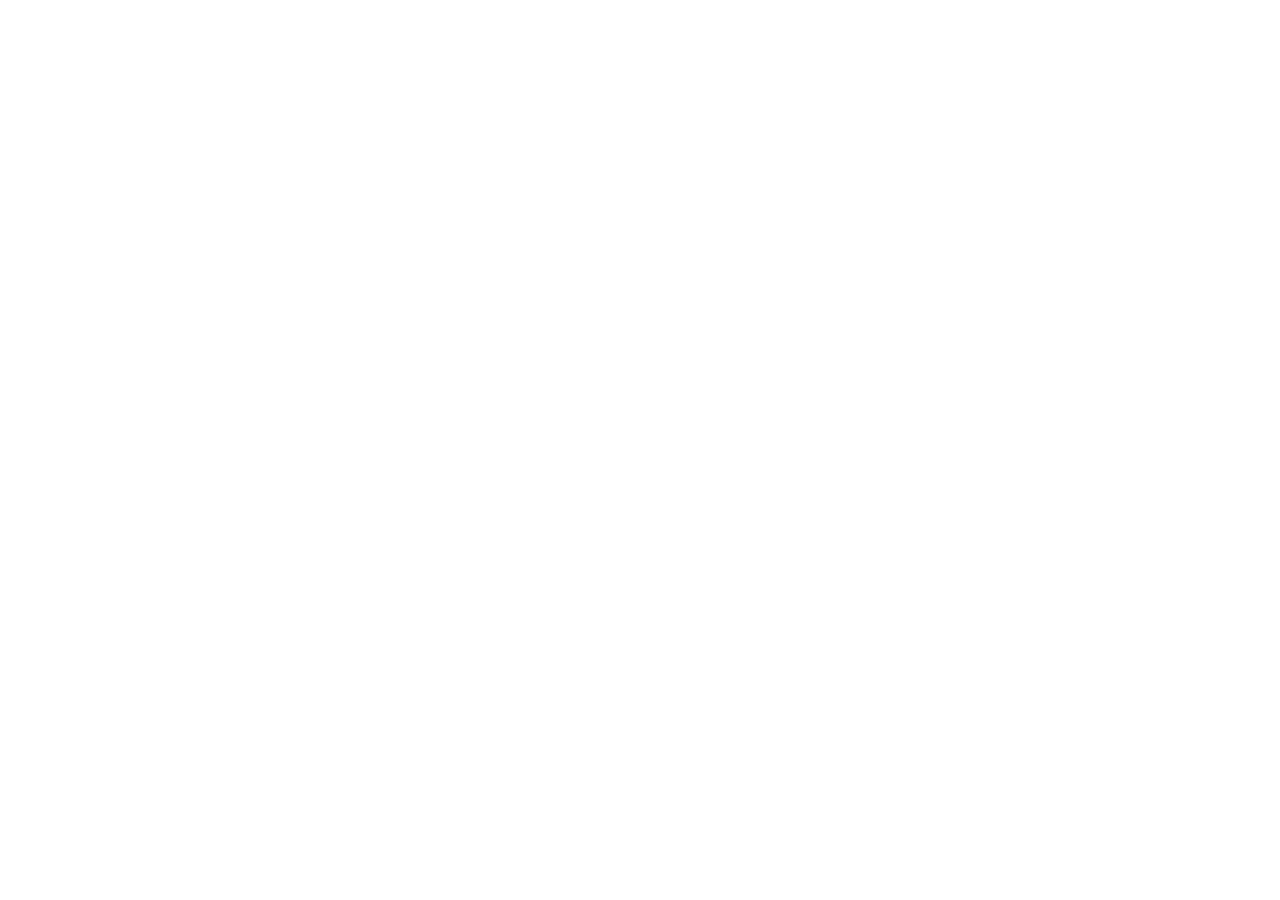
==== index.html @ b1b8d64c "feat: initialize VG Currículos AI platform Set up the initial project structure, including React, Ta" ====
<!doctype html>
<html lang="pt-BR">
  <head>
    <meta charset="UTF-8" />
    <meta name="viewport" content="width=device-width, initial-scale=1.0" />
    <title>VG Currículos AI — Gerador Profissional de Currículos</title>
    <meta name="description" content="Plataforma inteligente de criação de currículos profissionais compatíveis com sistemas ATS, cartas de apresentação e simulador de entrevistas com IA." />
    <meta property="og:title" content="VG Currículos AI — Gerador Profissional de Currículos" />
    <meta property="og:description" content="Plataforma inteligente de criação de currículos profissionais compatíveis com sistemas ATS, cartas de apresentação e simulador de entrevistas com IA." />
    <meta property="og:type" content="website" />
    <meta name="twitter:card" content="summary_large_image" />
    <link rel="preconnect" href="https://fonts.googleapis.com">
    <link rel="preconnect" href="https://fonts.gstatic.com" crossorigin>
    <link href="https://fonts.googleapis.com/css2?family=Carlito:ital,wght@0,400;0,700;1,400&family=Lato:ital,wght@0,300;0,400;0,700;1,400&family=Montserrat:ital,wght@0,400;0,500;0,600;0,700;1,400&family=Open+Sans:ital,wght@0,400;0,600;0,700;1,400&family=Plus+Jakarta+Sans:wght@400;500;600;700;800&family=Roboto:ital,wght@0,400;0,500;0,700;1,400&display=swap" rel="stylesheet">
  </head>
  <body class="bg-slate-950 text-slate-100 antialiased selection:bg-blue-500 selection:text-white min-h-screen">
    <div id="root"></div>
    <script type="module" src="/src/main.tsx"></script>
  </body>
</html>
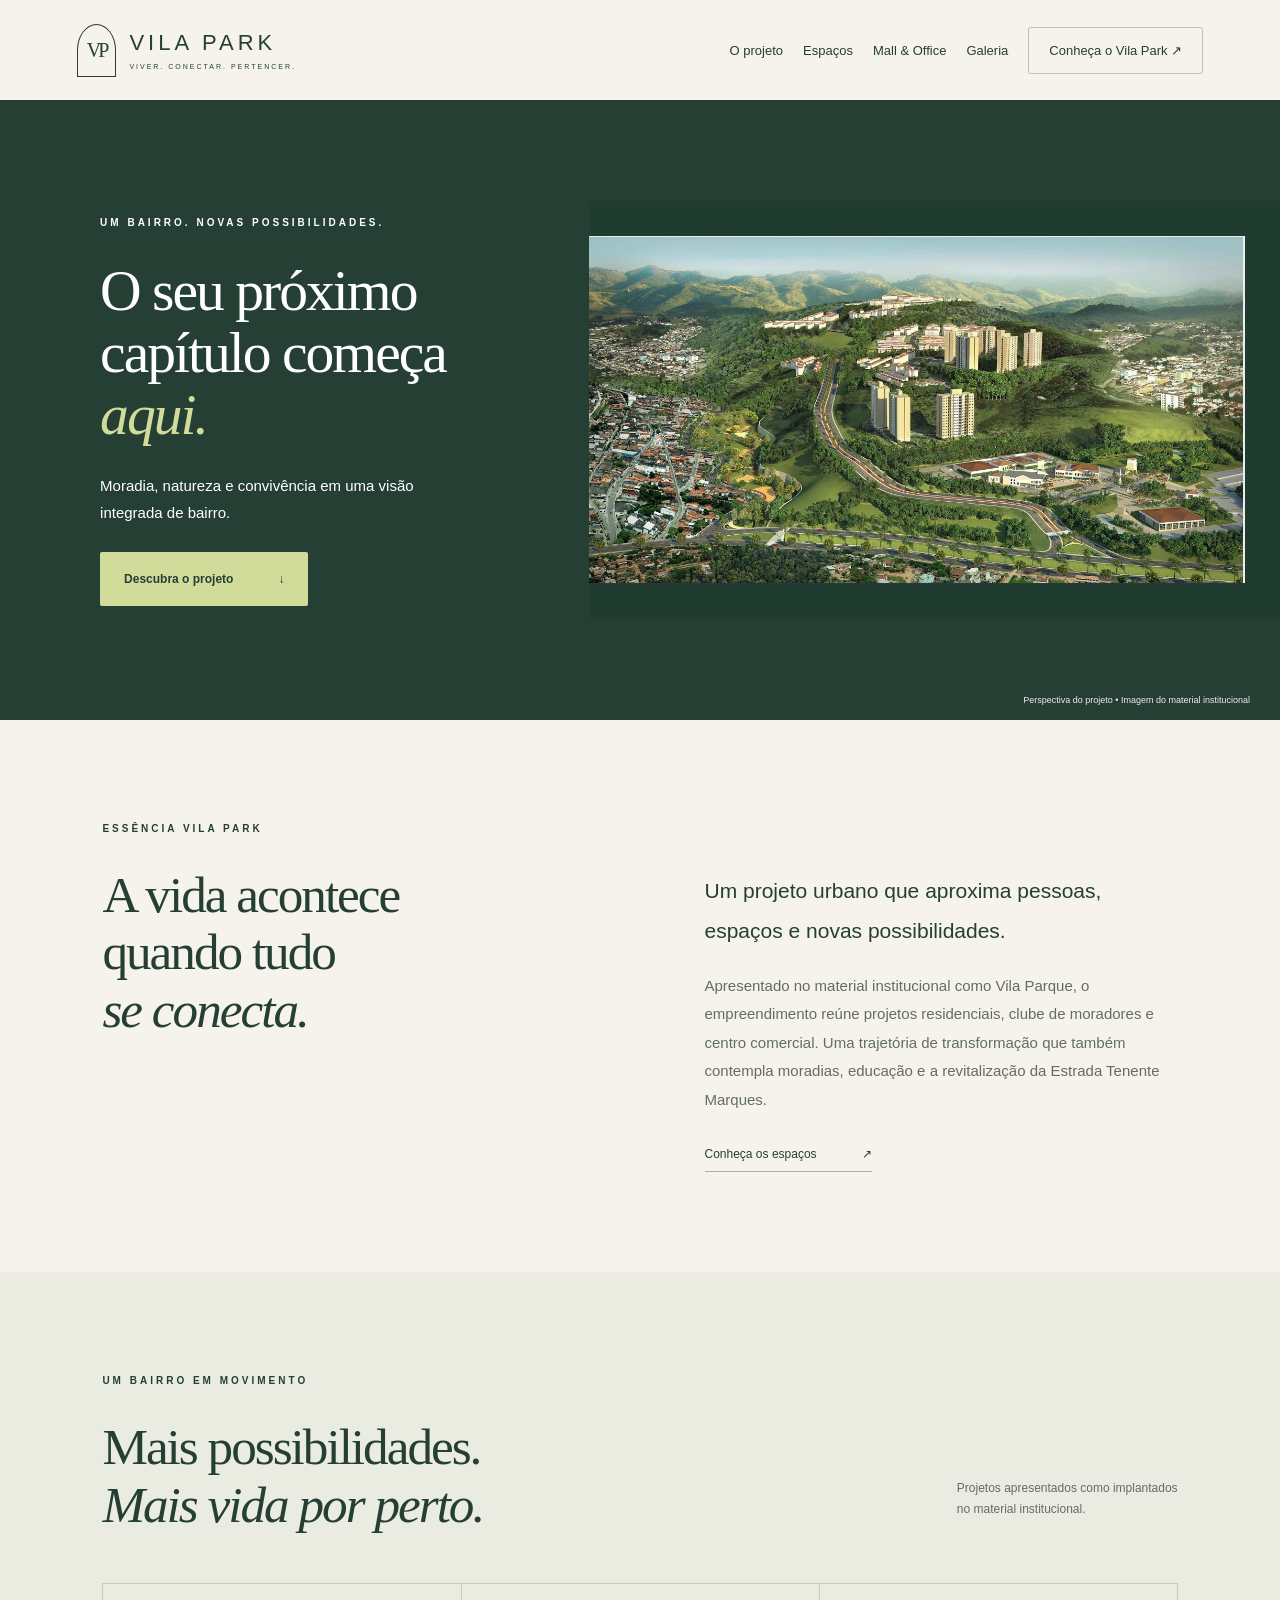
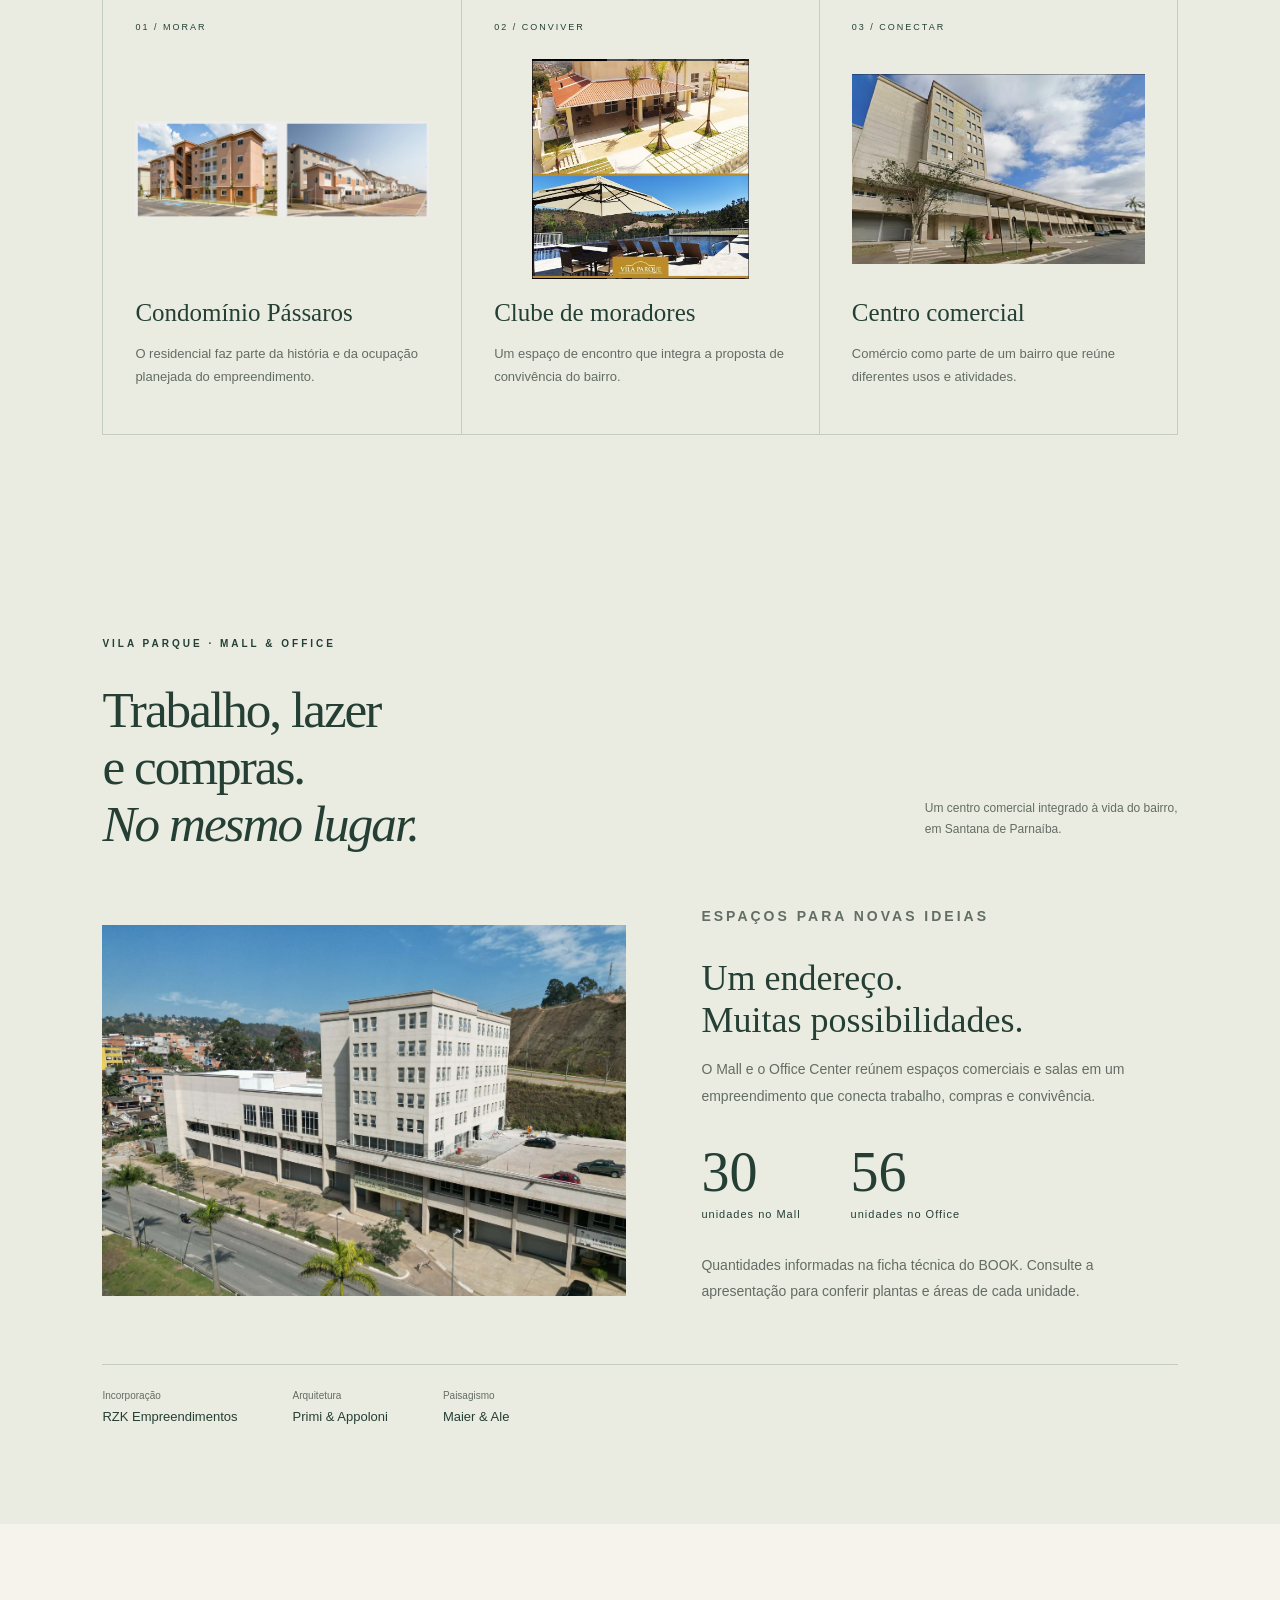
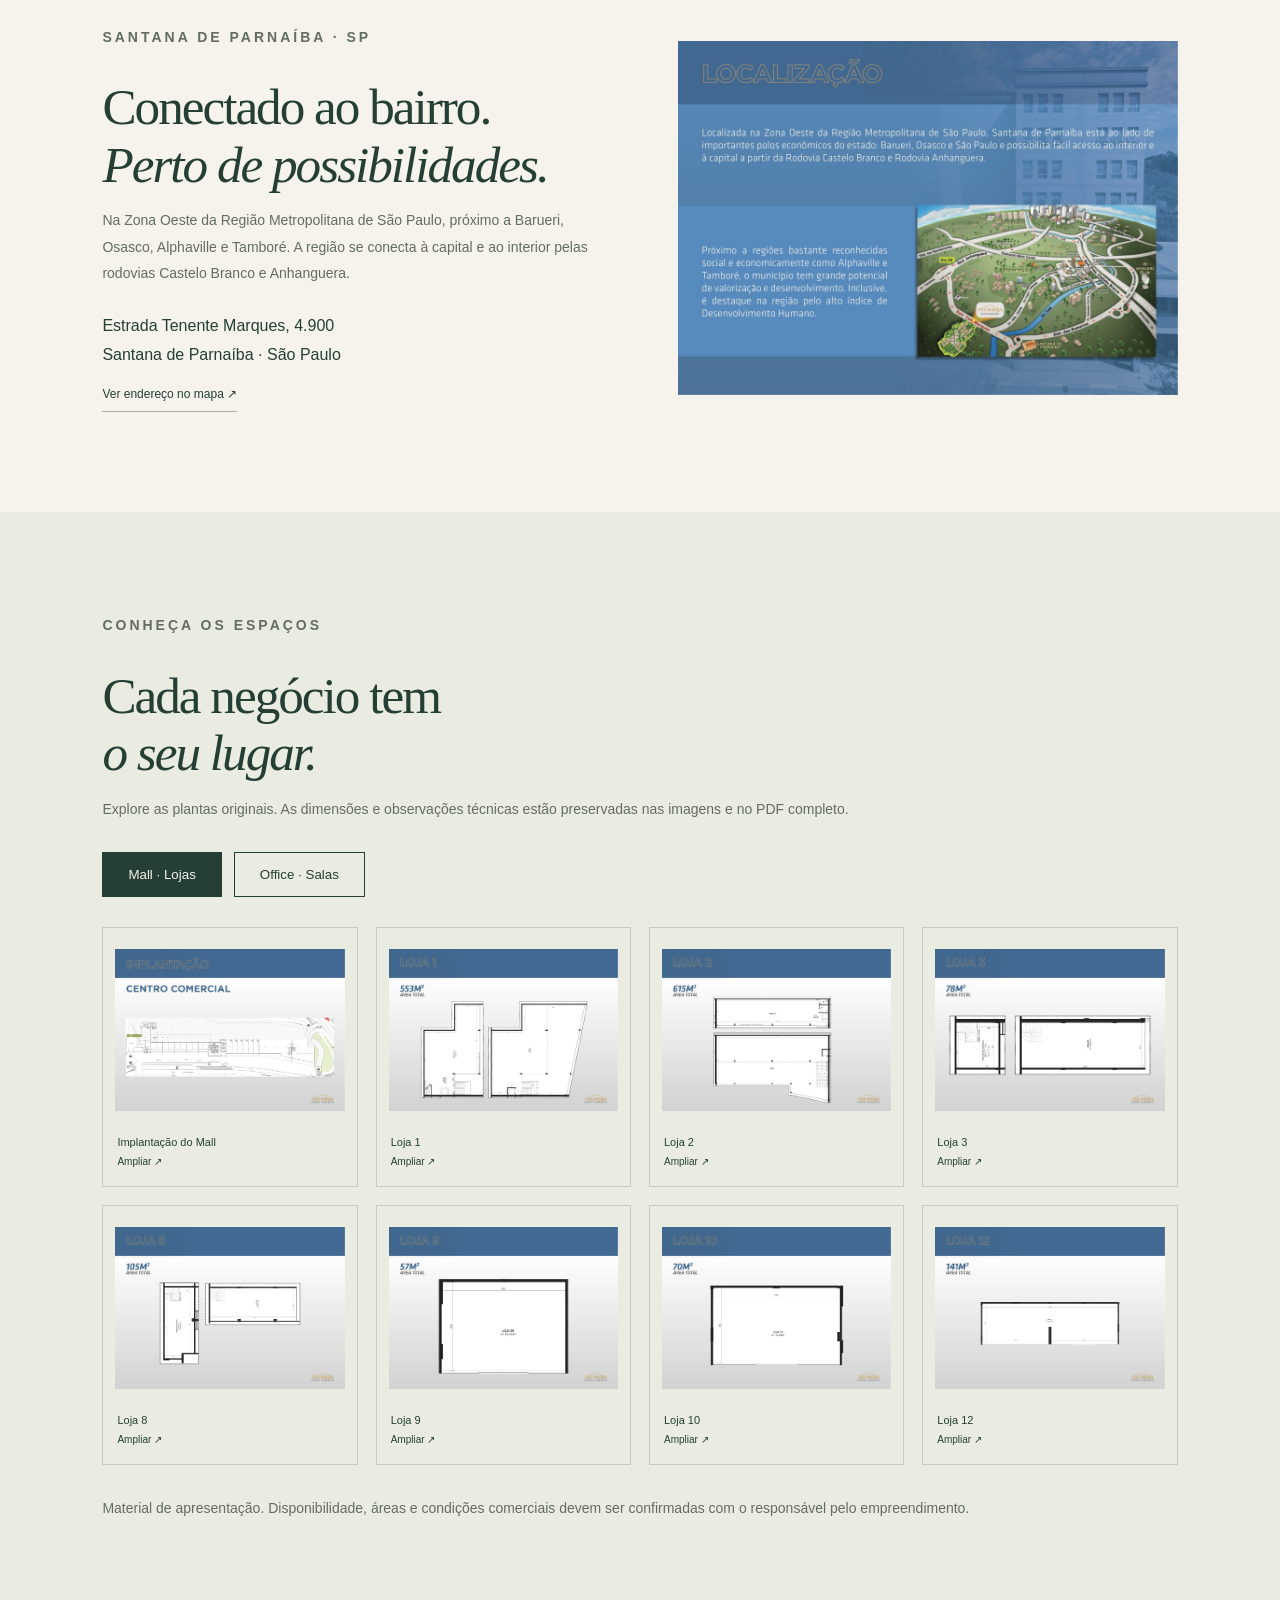
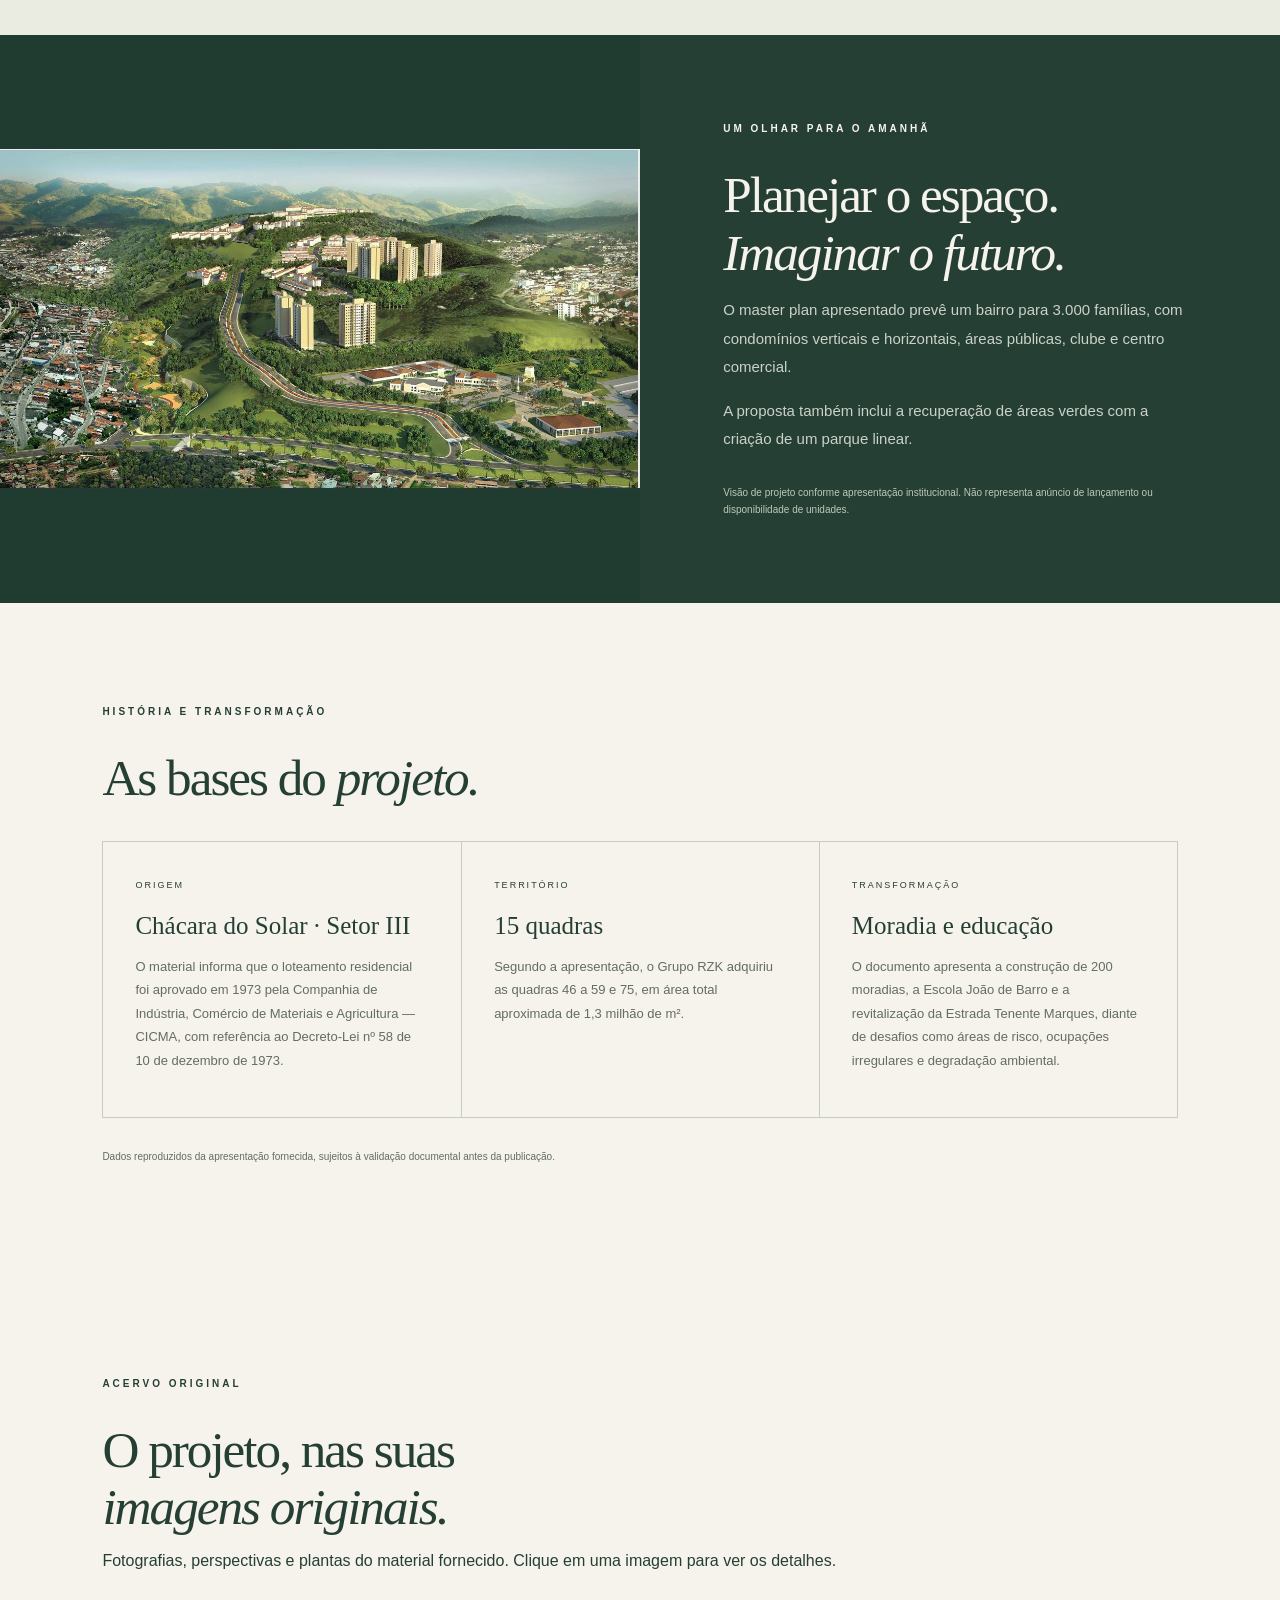
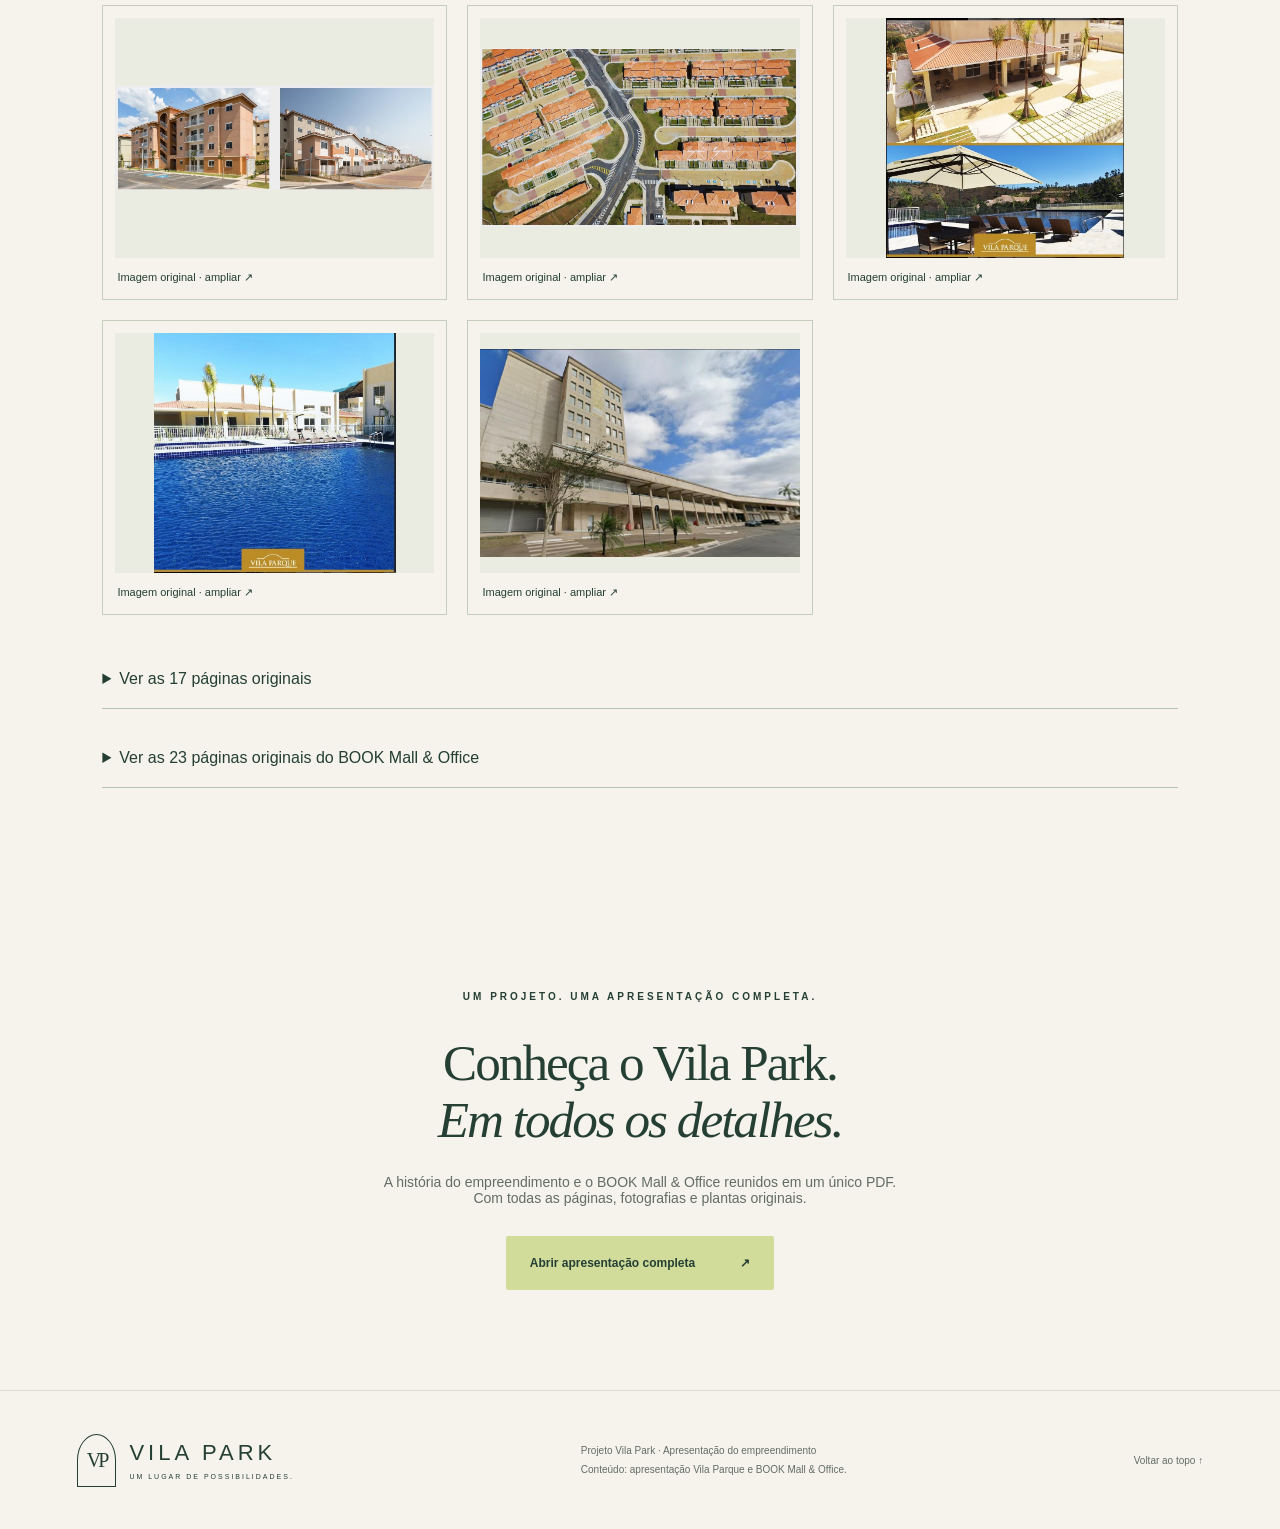
==== commit 6894eadc: "Publish Vila Park static site with unified presentation" ====
--- a/index.html
+++ b/index.html
@@ -1,21 +1,24 @@
 <!doctype html>
 <html lang="pt-BR">
-  <head>
-    <meta charset="UTF-8" />
-    <meta name="viewport" content="width=device-width, initial-scale=1.0" />
-    <title>VG Currículos AI — Gerador Profissional de Currículos</title>
-    <meta name="description" content="Plataforma inteligente de criação de currículos profissionais compatíveis com sistemas ATS, cartas de apresentação e simulador de entrevistas com IA." />
-    <meta property="og:title" content="VG Currículos AI — Gerador Profissional de Currículos" />
-    <meta property="og:description" content="Plataforma inteligente de criação de currículos profissionais compatíveis com sistemas ATS, cartas de apresentação e simulador de entrevistas com IA." />
-    <meta property="og:type" content="website" />
-    <meta name="twitter:card" content="summary_large_image" />
-    <link rel="preconnect" href="https://fonts.googleapis.com">
-    <link rel="preconnect" href="https://fonts.gstatic.com" crossorigin>
-    <link href="https://fonts.googleapis.com/css2?family=Carlito:ital,wght@0,400;0,700;1,400&family=Lato:ital,wght@0,300;0,400;0,700;1,400&family=Montserrat:ital,wght@0,400;0,500;0,600;0,700;1,400&family=Open+Sans:ital,wght@0,400;0,600;0,700;1,400&family=Plus+Jakarta+Sans:wght@400;500;600;700;800&family=Roboto:ital,wght@0,400;0,500;0,700;1,400&display=swap" rel="stylesheet">
-  </head>
-  <body class="bg-slate-950 text-slate-100 antialiased selection:bg-blue-500 selection:text-white min-h-screen">
-    <div id="root"></div>
-    <script type="module" src="/src/main.tsx"></script>
-  </body>
+<head>
+  <meta charset="UTF-8"><meta name="viewport" content="width=device-width, initial-scale=1">
+  <title>Vila Park | Um novo jeito de viver o bairro</title>
+  <meta name="description" content="Conheça o projeto Vila Parque: moradia, convivência e uma visão de transformação urbana.">
+  <link rel="stylesheet" href="styles.css">
+</head>
+<body>
+  <a class="skip" href="#conteudo">Ir para o conteúdo</a>
+  <header><a class="brand" href="#inicio" aria-label="Vila Park, início"><span class="symbol">VP</span><span>VILA PARK<small>VIVER. CONECTAR. PERTENCER.</small></span></a><button id="menu" aria-expanded="false" aria-controls="navigation">Menu ☰</button><nav id="navigation" aria-label="Principal"><a href="#conceito">O projeto</a><a href="#espacos">Espaços</a><a href="#mall-office">Mall & Office</a><a href="#imagens-originais">Galeria</a><a class="nav-cta" href="#apresentacao">Conheça o Vila Park ↗</a></nav></header>
+  <main id="conteudo">
+    <section class="hero hero-editorial" id="inicio"><img src="assets/masterplan.jpg" alt="Perspectiva do projeto Vila Parque com áreas verdes, edifícios e espaços de convivência" width="1253" height="664"><div class="hero-content"><p class="eyebrow">UM BAIRRO. NOVAS POSSIBILIDADES.</p><h1>O seu próximo<br>capítulo começa<br><em>aqui.</em></h1><p>Moradia, natureza e convivência em uma visão integrada de bairro.</p><a class="button" href="#conceito">Descubra o projeto <span>↓</span></a></div><span class="image-caption">Perspectiva do projeto • Imagem do material institucional</span></section>
+    <section id="conceito" class="intro section"><p class="eyebrow">ESSÊNCIA VILA PARK</p><div class="intro-grid"><h2>A vida acontece<br>quando tudo<br><em>se conecta.</em></h2><div><p class="lead">Um projeto urbano que aproxima pessoas, espaços e novas possibilidades.</p><p>Apresentado no material institucional como Vila Parque, o empreendimento reúne projetos residenciais, clube de moradores e centro comercial. Uma trajetória de transformação que também contempla moradias, educação e a revitalização da Estrada Tenente Marques.</p><a class="text-link" href="#espacos">Conheça os espaços <span>↗</span></a></div></div></section>
+    <section id="espacos" class="spaces section"><div class="section-heading"><div><p class="eyebrow">UM BAIRRO EM MOVIMENTO</p><h2>Mais possibilidades.<br><em>Mais vida por perto.</em></h2></div><p>Projetos apresentados como implantados<br>no material institucional.</p></div><div class="cards"><article><span class="number">01 / MORAR</span><img class="card-original" src="assets/passaros.jpeg" alt="Condomínio Pássaros — imagem original extraída do PDF" loading="lazy"><h3>Condomínio Pássaros</h3><p>O residencial faz parte da história e da ocupação planejada do empreendimento.</p></article><article><span class="number">02 / CONVIVER</span><img class="card-original" src="assets/clube.jpeg" alt="Clube de moradores — imagem original extraída do PDF" loading="lazy"><h3>Clube de moradores</h3><p>Um espaço de encontro que integra a proposta de convivência do bairro.</p></article><article><span class="number">03 / CONECTAR</span><img class="card-original" src="assets/centro-comercial.jpeg" alt="Centro Comercial — imagem original extraída do PDF" loading="lazy"><h3>Centro comercial</h3><p>Comércio como parte de um bairro que reúne diferentes usos e atividades.</p></article></div></section>
+    <section id="mall-office" class="section mall-office"><div class="section-heading"><div><p class="eyebrow">VILA PARQUE · MALL & OFFICE</p><h2>Trabalho, lazer<br>e compras.<br><em>No mesmo lugar.</em></h2></div><p>Um centro comercial integrado à vida do bairro,<br>em Santana de Parnaíba.</p></div><div class="mall-grid"><img src="assets/book/mall-fachada.jpeg" alt="Fotografia original do Mall e Office Vila Parque, extraída do BOOK" loading="lazy"><div><p class="eyebrow">ESPAÇOS PARA NOVAS IDEIAS</p><h3>Um endereço.<br>Muitas possibilidades.</h3><p>O Mall e o Office Center reúnem espaços comerciais e salas em um empreendimento que conecta trabalho, compras e convivência.</p><div class="facts"><div><strong>30</strong><span>unidades no Mall</span></div><div><strong>56</strong><span>unidades no Office</span></div></div><p class="note">Quantidades informadas na ficha técnica do BOOK. Consulte a apresentação para conferir plantas e áreas de cada unidade.</p></div></div><div class="project-credits"><span>Incorporação <strong>RZK Empreendimentos</strong></span><span>Arquitetura <strong>Primi & Appoloni</strong></span><span>Paisagismo <strong>Maier & Ale</strong></span></div></section>
+<section id="localizacao" class="section location"><div><p class="eyebrow">SANTANA DE PARNAÍBA · SP</p><h2>Conectado ao bairro.<br><em>Perto de possibilidades.</em></h2><p>Na Zona Oeste da Região Metropolitana de São Paulo, próximo a Barueri, Osasco, Alphaville e Tamboré. A região se conecta à capital e ao interior pelas rodovias Castelo Branco e Anhanguera.</p><address>Estrada Tenente Marques, 4.900<br>Santana de Parnaíba · São Paulo</address><a class="text-link" href="https://www.google.com/maps/search/?api=1&query=Estrada+Tenente+Marques+4900+Santana+de+Parnaiba+SP" target="_blank" rel="noopener">Ver endereço no mapa ↗</a></div><img src="assets/book/pagina-02.jpg" alt="Localização apresentada no BOOK original, com mapa do empreendimento" loading="lazy"></section>
+<section id="plantas" class="section plans"><p class="eyebrow">CONHEÇA OS ESPAÇOS</p><h2>Cada negócio tem<br><em>o seu lugar.</em></h2><p>Explore as plantas originais. As dimensões e observações técnicas estão preservadas nas imagens e no PDF completo.</p><div class="plan-filters" role="group" aria-label="Filtrar plantas"><button class="active" data-plan-filter="mall" aria-pressed="true">Mall · Lojas</button><button data-plan-filter="office" aria-pressed="false">Office · Salas</button></div><div class="plans-grid"><button class="photo-open plan-card" data-plan-category="mall" data-image="assets/book/pagina-06.jpg"><img src="assets/book/pagina-06.jpg" alt="Implantação do Mall — planta original do BOOK, página 6" loading="lazy"><span>Implantação do Mall <b>Ampliar ↗</b></span></button><button class="photo-open plan-card" data-plan-category="mall" data-image="assets/book/pagina-07.jpg"><img src="assets/book/pagina-07.jpg" alt="Loja 1 — planta original do BOOK, página 7" loading="lazy"><span>Loja 1 <b>Ampliar ↗</b></span></button><button class="photo-open plan-card" data-plan-category="mall" data-image="assets/book/pagina-08.jpg"><img src="assets/book/pagina-08.jpg" alt="Loja 2 — planta original do BOOK, página 8" loading="lazy"><span>Loja 2 <b>Ampliar ↗</b></span></button><button class="photo-open plan-card" data-plan-category="mall" data-image="assets/book/pagina-09.jpg"><img src="assets/book/pagina-09.jpg" alt="Loja 3 — planta original do BOOK, página 9" loading="lazy"><span>Loja 3 <b>Ampliar ↗</b></span></button><button class="photo-open plan-card" data-plan-category="mall" data-image="assets/book/pagina-10.jpg"><img src="assets/book/pagina-10.jpg" alt="Loja 8 — planta original do BOOK, página 10" loading="lazy"><span>Loja 8 <b>Ampliar ↗</b></span></button><button class="photo-open plan-card" data-plan-category="mall" data-image="assets/book/pagina-11.jpg"><img src="assets/book/pagina-11.jpg" alt="Loja 9 — planta original do BOOK, página 11" loading="lazy"><span>Loja 9 <b>Ampliar ↗</b></span></button><button class="photo-open plan-card" data-plan-category="mall" data-image="assets/book/pagina-12.jpg"><img src="assets/book/pagina-12.jpg" alt="Loja 10 — planta original do BOOK, página 12" loading="lazy"><span>Loja 10 <b>Ampliar ↗</b></span></button><button class="photo-open plan-card" data-plan-category="mall" data-image="assets/book/pagina-13.jpg"><img src="assets/book/pagina-13.jpg" alt="Loja 12 — planta original do BOOK, página 13" loading="lazy"><span>Loja 12 <b>Ampliar ↗</b></span></button><button class="photo-open plan-card" data-plan-category="office" data-image="assets/book/pagina-15.jpg" hidden><img src="assets/book/pagina-15.jpg" alt="Implantação do mezanino — planta original do BOOK, página 15" loading="lazy"><span>Implantação do mezanino <b>Ampliar ↗</b></span></button><button class="photo-open plan-card" data-plan-category="office" data-image="assets/book/pagina-16.jpg" hidden><img src="assets/book/pagina-16.jpg" alt="Implantação da torre — planta original do BOOK, página 16" loading="lazy"><span>Implantação da torre <b>Ampliar ↗</b></span></button><button class="photo-open plan-card" data-plan-category="office" data-image="assets/book/pagina-17.jpg" hidden><img src="assets/book/pagina-17.jpg" alt="Sala 1 — planta original do BOOK, página 17" loading="lazy"><span>Sala 1 <b>Ampliar ↗</b></span></button><button class="photo-open plan-card" data-plan-category="office" data-image="assets/book/pagina-18.jpg" hidden><img src="assets/book/pagina-18.jpg" alt="Sala 8 — planta original do BOOK, página 18" loading="lazy"><span>Sala 8 <b>Ampliar ↗</b></span></button><button class="photo-open plan-card" data-plan-category="office" data-image="assets/book/pagina-19.jpg" hidden><img src="assets/book/pagina-19.jpg" alt="Sala 10 — planta original do BOOK, página 19" loading="lazy"><span>Sala 10 <b>Ampliar ↗</b></span></button><button class="photo-open plan-card" data-plan-category="office" data-image="assets/book/pagina-20.jpg" hidden><img src="assets/book/pagina-20.jpg" alt="Sala 18 — planta original do BOOK, página 20" loading="lazy"><span>Sala 18 <b>Ampliar ↗</b></span></button><button class="photo-open plan-card" data-plan-category="office" data-image="assets/book/pagina-21.jpg" hidden><img src="assets/book/pagina-21.jpg" alt="Sala 19 — planta original do BOOK, página 21" loading="lazy"><span>Sala 19 <b>Ampliar ↗</b></span></button><button class="photo-open plan-card" data-plan-category="office" data-image="assets/book/pagina-22.jpg" hidden><img src="assets/book/pagina-22.jpg" alt="Sala 20 — planta original do BOOK, página 22" loading="lazy"><span>Sala 20 <b>Ampliar ↗</b></span></button></div><p class="note" style="color:#636d63">Material de apresentação. Disponibilidade, áreas e condições comerciais devem ser confirmadas com o responsável pelo empreendimento.</p></section><section id="futuro" class="future"><div class="future-image"><img src="assets/masterplan.jpg" loading="lazy" alt="Visão geral ilustrativa do master plan Vila Parque" width="1253" height="664"></div><div class="future-copy"><p class="eyebrow">UM OLHAR PARA O AMANHÃ</p><h2>Planejar o espaço.<br><em>Imaginar o futuro.</em></h2><p>O master plan apresentado prevê um bairro para 3.000 famílias, com condomínios verticais e horizontais, áreas públicas, clube e centro comercial.</p><p>A proposta também inclui a recuperação de áreas verdes com a criação de um parque linear.</p><span class="note">Visão de projeto conforme apresentação institucional. Não representa anúncio de lançamento ou disponibilidade de unidades.</span></div></section>
+    <section class="section" id="trajetoria"><p class="eyebrow">HISTÓRIA E TRANSFORMAÇÃO</p><h2>As bases do <em>projeto.</em></h2><div class="cards" style="margin-top:35px"><article><span class="number">ORIGEM</span><h3>Chácara do Solar · Setor III</h3><p>O material informa que o loteamento residencial foi aprovado em 1973 pela Companhia de Indústria, Comércio de Materiais e Agricultura — CICMA, com referência ao Decreto-Lei nº 58 de 10 de dezembro de 1973.</p></article><article><span class="number">TERRITÓRIO</span><h3>15 quadras</h3><p>Segundo a apresentação, o Grupo RZK adquiriu as quadras 46 a 59 e 75, em área total aproximada de 1,3 milhão de m².</p></article><article><span class="number">TRANSFORMAÇÃO</span><h3>Moradia e educação</h3><p>O documento apresenta a construção de 200 moradias, a Escola João de Barro e a revitalização da Estrada Tenente Marques, diante de desafios como áreas de risco, ocupações irregulares e degradação ambiental.</p></article></div><p class="note" style="color:#636d63">Dados reproduzidos da apresentação fornecida, sujeitos à validação documental antes da publicação.</p></section><section class="section" id="imagens-originais"><p class="eyebrow">ACERVO ORIGINAL</p><h2>O projeto, nas suas<br><em>imagens originais.</em></h2><p>Fotografias, perspectivas e plantas do material fornecido. Clique em uma imagem para ver os detalhes.</p><div class="photo-gallery"><button class="photo-open" data-image="assets/passaros.jpeg" aria-label="Ampliar imagem original da página 12"><img src="assets/passaros.jpeg" alt="Imagem original do empreendimento, página 12" loading="lazy"><span>Imagem original · ampliar ↗</span></button><button class="photo-open" data-image="assets/passaros-vista.jpeg" aria-label="Ampliar imagem original da página 13"><img src="assets/passaros-vista.jpeg" alt="Imagem original do empreendimento, página 13" loading="lazy"><span>Imagem original · ampliar ↗</span></button><button class="photo-open" data-image="assets/clube.jpeg" aria-label="Ampliar imagem original da página 14"><img src="assets/clube.jpeg" alt="Imagem original do empreendimento, página 14" loading="lazy"><span>Imagem original · ampliar ↗</span></button><button class="photo-open" data-image="assets/clube-vista.jpeg" aria-label="Ampliar imagem original da página 14"><img src="assets/clube-vista.jpeg" alt="Imagem original do empreendimento, página 14" loading="lazy"><span>Imagem original · ampliar ↗</span></button><button class="photo-open" data-image="assets/centro-comercial.jpeg" aria-label="Ampliar imagem original da página 15"><img src="assets/centro-comercial.jpeg" alt="Imagem original do empreendimento, página 15" loading="lazy"><span>Imagem original · ampliar ↗</span></button></div><details><summary>Ver as 17 páginas originais</summary><div class="original-gallery"><figure><img loading="lazy" src="assets/originais/pagina-01.jpg" alt="Página 1 da apresentação original Vila Parque, preservada integralmente" width="1440" height="810"><figcaption>Página 01 · Material original</figcaption></figure><figure><img loading="lazy" src="assets/originais/pagina-02.jpg" alt="Página 2 da apresentação original Vila Parque, preservada integralmente" width="1440" height="810"><figcaption>Página 02 · Material original</figcaption></figure><figure><img loading="lazy" src="assets/originais/pagina-03.jpg" alt="Página 3 da apresentação original Vila Parque, preservada integralmente" width="1440" height="810"><figcaption>Página 03 · Material original</figcaption></figure><figure><img loading="lazy" src="assets/originais/pagina-04.jpg" alt="Página 4 da apresentação original Vila Parque, preservada integralmente" width="1440" height="810"><figcaption>Página 04 · Material original</figcaption></figure><figure><img loading="lazy" src="assets/originais/pagina-05.jpg" alt="Página 5 da apresentação original Vila Parque, preservada integralmente" width="1440" height="810"><figcaption>Página 05 · Material original</figcaption></figure><figure><img loading="lazy" src="assets/originais/pagina-06.jpg" alt="Página 6 da apresentação original Vila Parque, preservada integralmente" width="1440" height="810"><figcaption>Página 06 · Material original</figcaption></figure><figure><img loading="lazy" src="assets/originais/pagina-07.jpg" alt="Página 7 da apresentação original Vila Parque, preservada integralmente" width="1440" height="810"><figcaption>Página 07 · Material original</figcaption></figure><figure><img loading="lazy" src="assets/originais/pagina-08.jpg" alt="Página 8 da apresentação original Vila Parque, preservada integralmente" width="1440" height="810"><figcaption>Página 08 · Material original</figcaption></figure><figure><img loading="lazy" src="assets/originais/pagina-09.jpg" alt="Página 9 da apresentação original Vila Parque, preservada integralmente" width="1440" height="810"><figcaption>Página 09 · Material original</figcaption></figure><figure><img loading="lazy" src="assets/originais/pagina-10.jpg" alt="Página 10 da apresentação original Vila Parque, preservada integralmente" width="1440" height="810"><figcaption>Página 10 · Material original</figcaption></figure><figure><img loading="lazy" src="assets/originais/pagina-11.jpg" alt="Página 11 da apresentação original Vila Parque, preservada integralmente" width="1440" height="810"><figcaption>Página 11 · Material original</figcaption></figure><figure><img loading="lazy" src="assets/originais/pagina-12.jpg" alt="Página 12 da apresentação original Vila Parque, preservada integralmente" width="1440" height="810"><figcaption>Página 12 · Material original</figcaption></figure><figure><img loading="lazy" src="assets/originais/pagina-13.jpg" alt="Página 13 da apresentação original Vila Parque, preservada integralmente" width="1440" height="810"><figcaption>Página 13 · Material original</figcaption></figure><figure><img loading="lazy" src="assets/originais/pagina-14.jpg" alt="Página 14 da apresentação original Vila Parque, preservada integralmente" width="1440" height="810"><figcaption>Página 14 · Material original</figcaption></figure><figure><img loading="lazy" src="assets/originais/pagina-15.jpg" alt="Página 15 da apresentação original Vila Parque, preservada integralmente" width="1440" height="810"><figcaption>Página 15 · Material original</figcaption></figure><figure><img loading="lazy" src="assets/originais/pagina-16.jpg" alt="Página 16 da apresentação original Vila Parque, preservada integralmente" width="1440" height="810"><figcaption>Página 16 · Material original</figcaption></figure><figure><img loading="lazy" src="assets/originais/pagina-17.jpg" alt="Página 17 da apresentação original Vila Parque, preservada integralmente" width="1440" height="810"><figcaption>Página 17 · Material original</figcaption></figure></div></details><details class="book-gallery"><summary>Ver as 23 páginas originais do BOOK Mall & Office</summary><div class="original-gallery"><figure><img src="assets/book/pagina-01.jpg" alt="Página 1 original do BOOK Mall e Office" loading="lazy"><figcaption>BOOK · Página 01</figcaption></figure><figure><img src="assets/book/pagina-02.jpg" alt="Página 2 original do BOOK Mall e Office" loading="lazy"><figcaption>BOOK · Página 02</figcaption></figure><figure><img src="assets/book/pagina-03.jpg" alt="Página 3 original do BOOK Mall e Office" loading="lazy"><figcaption>BOOK · Página 03</figcaption></figure><figure><img src="assets/book/pagina-04.jpg" alt="Página 4 original do BOOK Mall e Office" loading="lazy"><figcaption>BOOK · Página 04</figcaption></figure><figure><img src="assets/book/pagina-05.jpg" alt="Página 5 original do BOOK Mall e Office" loading="lazy"><figcaption>BOOK · Página 05</figcaption></figure><figure><img src="assets/book/pagina-06.jpg" alt="Página 6 original do BOOK Mall e Office" loading="lazy"><figcaption>BOOK · Página 06</figcaption></figure><figure><img src="assets/book/pagina-07.jpg" alt="Página 7 original do BOOK Mall e Office" loading="lazy"><figcaption>BOOK · Página 07</figcaption></figure><figure><img src="assets/book/pagina-08.jpg" alt="Página 8 original do BOOK Mall e Office" loading="lazy"><figcaption>BOOK · Página 08</figcaption></figure><figure><img src="assets/book/pagina-09.jpg" alt="Página 9 original do BOOK Mall e Office" loading="lazy"><figcaption>BOOK · Página 09</figcaption></figure><figure><img src="assets/book/pagina-10.jpg" alt="Página 10 original do BOOK Mall e Office" loading="lazy"><figcaption>BOOK · Página 10</figcaption></figure><figure><img src="assets/book/pagina-11.jpg" alt="Página 11 original do BOOK Mall e Office" loading="lazy"><figcaption>BOOK · Página 11</figcaption></figure><figure><img src="assets/book/pagina-12.jpg" alt="Página 12 original do BOOK Mall e Office" loading="lazy"><figcaption>BOOK · Página 12</figcaption></figure><figure><img src="assets/book/pagina-13.jpg" alt="Página 13 original do BOOK Mall e Office" loading="lazy"><figcaption>BOOK · Página 13</figcaption></figure><figure><img src="assets/book/pagina-14.jpg" alt="Página 14 original do BOOK Mall e Office" loading="lazy"><figcaption>BOOK · Página 14</figcaption></figure><figure><img src="assets/book/pagina-15.jpg" alt="Página 15 original do BOOK Mall e Office" loading="lazy"><figcaption>BOOK · Página 15</figcaption></figure><figure><img src="assets/book/pagina-16.jpg" alt="Página 16 original do BOOK Mall e Office" loading="lazy"><figcaption>BOOK · Página 16</figcaption></figure><figure><img src="assets/book/pagina-17.jpg" alt="Página 17 original do BOOK Mall e Office" loading="lazy"><figcaption>BOOK · Página 17</figcaption></figure><figure><img src="assets/book/pagina-18.jpg" alt="Página 18 original do BOOK Mall e Office" loading="lazy"><figcaption>BOOK · Página 18</figcaption></figure><figure><img src="assets/book/pagina-19.jpg" alt="Página 19 original do BOOK Mall e Office" loading="lazy"><figcaption>BOOK · Página 19</figcaption></figure><figure><img src="assets/book/pagina-20.jpg" alt="Página 20 original do BOOK Mall e Office" loading="lazy"><figcaption>BOOK · Página 20</figcaption></figure><figure><img src="assets/book/pagina-21.jpg" alt="Página 21 original do BOOK Mall e Office" loading="lazy"><figcaption>BOOK · Página 21</figcaption></figure><figure><img src="assets/book/pagina-22.jpg" alt="Página 22 original do BOOK Mall e Office" loading="lazy"><figcaption>BOOK · Página 22</figcaption></figure><figure><img src="assets/book/pagina-23.jpg" alt="Página 23 original do BOOK Mall e Office" loading="lazy"><figcaption>BOOK · Página 23</figcaption></figure></div></details></section><section id="apresentacao" class="presentation section"><p class="eyebrow">UM PROJETO. UMA APRESENTAÇÃO COMPLETA.</p><h2>Conheça o Vila Park.<br><em>Em todos os detalhes.</em></h2><p>A história do empreendimento e o BOOK Mall & Office reunidos em um único PDF.<br>Com todas as páginas, fotografias e plantas originais.</p><a class="button" href="assets/vila-park-apresentacao-completa.pdf" target="_blank" rel="noopener">Abrir apresentação completa <span>↗</span></a></section>
+  </main>
+  <footer><a class="brand" href="#inicio"><span class="symbol">VP</span><span>VILA PARK<small>UM LUGAR DE POSSIBILIDADES.</small></span></a><p>Projeto Vila Park · Apresentação do empreendimento<br>Conteúdo: apresentação Vila Parque e BOOK Mall & Office.</p><a href="#inicio">Voltar ao topo ↑</a></footer>
+  <dialog id="image-dialog" aria-label="Imagem original ampliada"><button id="close-image" aria-label="Fechar imagem">Fechar ×</button><img id="expanded-image" alt=""><p>Imagem original dos materiais Vila Parque, sem substituição.</p></dialog><script src="script.js"></script>
+</body>
 </html>
-
--- a/styles.css
+++ b/styles.css
@@ -0,0 +1,8 @@
+:root{--green:#253f34;--cream:#f5f3ec;--lime:#d1dc9b;--muted:#636d63}*{box-sizing:border-box}html{scroll-behavior:smooth;scroll-padding-top:90px}body{margin:0;background:var(--cream);color:var(--green);font-family:Arial,Helvetica,sans-serif}a{color:inherit;text-decoration:none}button,a{-webkit-tap-highlight-color:transparent}a:focus-visible,button:focus-visible{outline:3px solid #b38842;outline-offset:6px}.skip{position:fixed;top:-60px;background:white;padding:12px;z-index:20}.skip:focus{top:0}header{height:100px;display:flex;align-items:center;justify-content:space-between;padding:0 6%;background:var(--cream)}.brand{display:flex;align-items:center;gap:13px;font-size:22px;letter-spacing:4px}.symbol{border:1px solid var(--green);border-radius:50% 50% 0 0;padding:14px 9px;font-family:Georgia,serif;font-size:20px;letter-spacing:-3px}.brand small{display:block;font-size:7px;letter-spacing:2px;margin-top:7px}nav{display:flex;align-items:center;gap:30px;font-size:13px}.nav-cta{border:1px solid #bac1b6;padding:15px 20px;border-radius:3px}#menu{display:none}.hero{min-height:650px;height:calc(100svh - 100px);max-height:900px;position:relative;color:white;display:flex;align-items:center;overflow:hidden}.hero>img{position:absolute;inset:0;width:100%;height:100%;object-fit:cover}.hero:after{content:'';position:absolute;inset:0;background:linear-gradient(90deg,rgba(11,33,25,.86),rgba(11,33,25,.4) 57%,rgba(11,33,25,.12))}.hero-content{z-index:1;position:relative;padding:65px 8%;max-width:900px}.eyebrow{font-size:10px;font-weight:600;letter-spacing:3px;line-height:1.8;margin:0 0 28px}h1,h2{font-family:Georgia,'Times New Roman',serif;font-weight:400;letter-spacing:-2px;margin:0}h1{font-size:clamp(48px,5.4vw,85px);line-height:1.08}em{font-weight:400}h1 em{color:var(--lime)}.hero-content>p:not(.eyebrow){font-size:15px;line-height:1.8;max-width:360px;margin:26px 0}.button{display:inline-flex;align-items:center;justify-content:space-between;gap:45px;background:var(--lime);color:var(--green);padding:20px 24px;font-size:12px;font-weight:bold;border-radius:2px}.button:hover{background:#e1e9bd}.image-caption{position:absolute;z-index:1;bottom:20px;right:30px;font-size:9px;color:#eee}.section{padding:100px 8%}h2{font-size:clamp(38px,4vw,58px);line-height:1.12}.intro-grid{display:grid;grid-template-columns:1fr 1fr;gap:12%}.intro-grid>div{padding-top:5px}.lead{font-size:21px!important;color:var(--green)!important;margin-top:0}.intro p:not(.eyebrow),.future p:not(.eyebrow){font-size:15px;line-height:1.9;color:var(--muted)}.text-link{display:inline-flex;gap:45px;border-bottom:1px solid #aab2a2;padding:18px 0 10px;font-size:12px}.spaces{background:#eaece2}.section-heading{display:flex;justify-content:space-between;align-items:end;gap:30px;margin-bottom:50px}.section-heading>p{font-size:12px;line-height:1.8;color:var(--muted)}.cards{display:grid;grid-template-columns:repeat(3,1fr);border:1px solid #c5cdbd}.cards article{padding:32px}.cards article+article{border-left:1px solid #c5cdbd}.number{font-size:9px;letter-spacing:2px}.line-icon{font-size:60px;font-family:Georgia,serif;margin:35px 0;color:#6b7e54}h3{font-family:Georgia,serif;font-size:25px;font-weight:400;margin:20px 0 15px}.cards p{font-size:13px;line-height:1.8;color:var(--muted)}.future{display:grid;grid-template-columns:1fr 1fr;background:var(--green)}.future-image{min-height:550px}.future-image img{width:100%;height:100%;object-fit:cover}.future-copy{padding:85px 13%;color:var(--cream)}.future-copy p:not(.eyebrow){color:#cbd2c8}.note{display:block;font-size:10px;line-height:1.7;color:#bfc8b9;margin-top:30px}.presentation{text-align:center}.presentation>p:not(.eyebrow){color:var(--muted);font-size:14px;margin:26px 0 30px}footer{border-top:1px solid #d9ddd2;display:flex;align-items:center;justify-content:space-between;padding:40px 6%;gap:25px}footer p,footer>a:last-child{font-size:10px;line-height:1.9;color:var(--muted)}@media(max-width:760px){header{height:82px;padding:0 6%}.brand{font-size:18px}#menu{display:block;background:none;border:1px solid #bdc7b8;padding:10px;color:var(--green)}nav{display:none;position:absolute;top:82px;left:0;right:0;padding:25px;background:var(--cream);z-index:5;align-items:stretch}nav.open{display:flex;flex-direction:column}.hero{min-height:620px;height:calc(90svh - 82px)}.hero-content{padding:50px 7%}.hero>img{object-position:60% center}.hero:after{background:rgba(11,33,25,.65)}.section{padding:65px 7%}.intro-grid,.future{grid-template-columns:1fr;gap:30px}.section-heading{display:block}.section-heading>p{margin-top:25px}.cards{grid-template-columns:1fr}.cards article+article{border-left:0;border-top:1px solid #c5cdbd}.line-icon{margin:15px 0}.future-image{min-height:0;height:300px}.future-copy{padding:55px 7%}footer{align-items:start;flex-direction:column;padding:35px 7%}.image-caption{font-size:8px;right:15px;left:7%}.eyebrow{letter-spacing:2px}}@media(prefers-reduced-motion:reduce){html{scroll-behavior:auto}}
+
+.card-original{width:100%;height:auto;display:block;margin-top:25px;object-fit:contain}.original-gallery{display:grid;grid-template-columns:1fr 1fr;gap:24px;margin-top:30px}.original-gallery figure{margin:0}.original-gallery img{width:100%;height:auto;display:block}.original-gallery figcaption{font-size:11px;margin-top:8px}details summary{cursor:pointer;padding:20px 0;border-bottom:1px solid #bac1b6;margin-top:20px}.hero>img,.future-image img{object-fit:contain;background:#203c30}.hero:after{background:linear-gradient(90deg,rgba(11,33,25,.9),rgba(11,33,25,.35))}@media(max-width:760px){.original-gallery{grid-template-columns:1fr}}
+
+.hero-editorial{background:var(--green);display:grid;grid-template-columns:46% 54%;height:auto;min-height:620px;overflow:visible}.hero-editorial>img{position:relative;grid-column:2;grid-row:1;object-fit:contain;height:auto;align-self:center;width:100%;padding:35px 35px 35px 0}.hero-editorial:after{display:none}.hero-editorial .hero-content{grid-column:1;grid-row:1;padding:75px 8% 75px 17%;width:100%}.hero-editorial h1{font-size:clamp(42px,4.5vw,72px)}.hero-editorial .image-caption{bottom:15px}.photo-gallery{display:grid;grid-template-columns:repeat(3,1fr);gap:20px;margin:35px 0}.photo-open{border:1px solid #c5cdbd;background:none;padding:12px;text-align:left;color:var(--green);cursor:pointer}.photo-open img{display:block;width:100%;height:240px;object-fit:contain;background:#eaece2}.photo-open span{display:block;font-size:11px;padding:13px 2px 3px}.card-original{height:220px;object-fit:contain}dialog{border:0;padding:20px;background:var(--cream);color:var(--green);max-width:95vw;max-height:95vh}dialog::backdrop{background:rgba(10,25,18,.88)}dialog img{display:block;max-width:85vw;max-height:75vh;object-fit:contain;margin-top:15px}dialog button{display:block;margin-left:auto;border:1px solid #b5bfae;padding:10px 18px;background:transparent;cursor:pointer}dialog p{font-size:11px}@media(max-width:760px){.hero-editorial{display:flex;flex-direction:column;min-height:0}.hero-editorial .hero-content{padding:55px 7% 30px}.hero-editorial>img{padding:0 7% 50px}.hero-editorial .image-caption{font-size:7px}.photo-gallery{grid-template-columns:1fr 1fr;gap:10px}.photo-open img{height:170px}}@media(max-width:440px){.photo-gallery{grid-template-columns:1fr}}
+@media(max-width:760px){.hero-editorial .hero-content{order:-1}}
+
+.mall-office{background:#eaece2}.mall-grid{display:grid;grid-template-columns:1.1fr 1fr;gap:7%;align-items:center}.mall-grid>img{display:block;width:100%;height:auto;max-height:540px;object-fit:contain}.mall-grid h3{font-size:36px}.mall-grid p,.location p,.plans>p{font-size:14px;line-height:1.9;color:var(--muted)}.facts{display:flex;gap:50px;margin:30px 0}.facts strong{font-family:Georgia,serif;font-size:56px;font-weight:400;display:block}.facts span{font-size:11px;letter-spacing:1px}.project-credits{display:flex;gap:55px;flex-wrap:wrap;margin-top:45px;padding-top:25px;border-top:1px solid #c5cdbd}.project-credits span{font-size:10px;color:var(--muted)}.project-credits strong{display:block;font-size:13px;margin-top:8px;color:var(--green);font-weight:400}.location{display:grid;grid-template-columns:1fr 1fr;gap:7%;align-items:center}.location img{width:100%;height:auto}.location address{font-style:normal;font-size:16px;line-height:1.8;margin-top:25px}.plans{background:#eaece2}.plan-filters{display:flex;gap:12px;margin:30px 0}.plan-filters button{border:1px solid var(--green);padding:14px 25px;color:var(--green);background:transparent;cursor:pointer}.plan-filters button.active{color:var(--cream);background:var(--green)}.plans-grid{display:grid;grid-template-columns:repeat(4,1fr);gap:18px}.plan-card img{height:180px}.plan-card span{line-height:1.8}.plan-card span b{display:block;font-size:10px;font-weight:400}.plan-card[hidden]{display:none}header nav{gap:20px}@media(max-width:1000px){header{padding:0 4%}nav{font-size:11px}.plans-grid{grid-template-columns:repeat(2,1fr)}}@media(max-width:760px){.mall-grid,.location{grid-template-columns:1fr;gap:30px}.location>img{margin-top:10px}.project-credits{gap:25px}.plan-card img{height:160px}.plan-filters button{padding:12px 18px}.mall-grid h3{font-size:30px}}@media(max-width:430px){.plans-grid{grid-template-columns:1fr}}
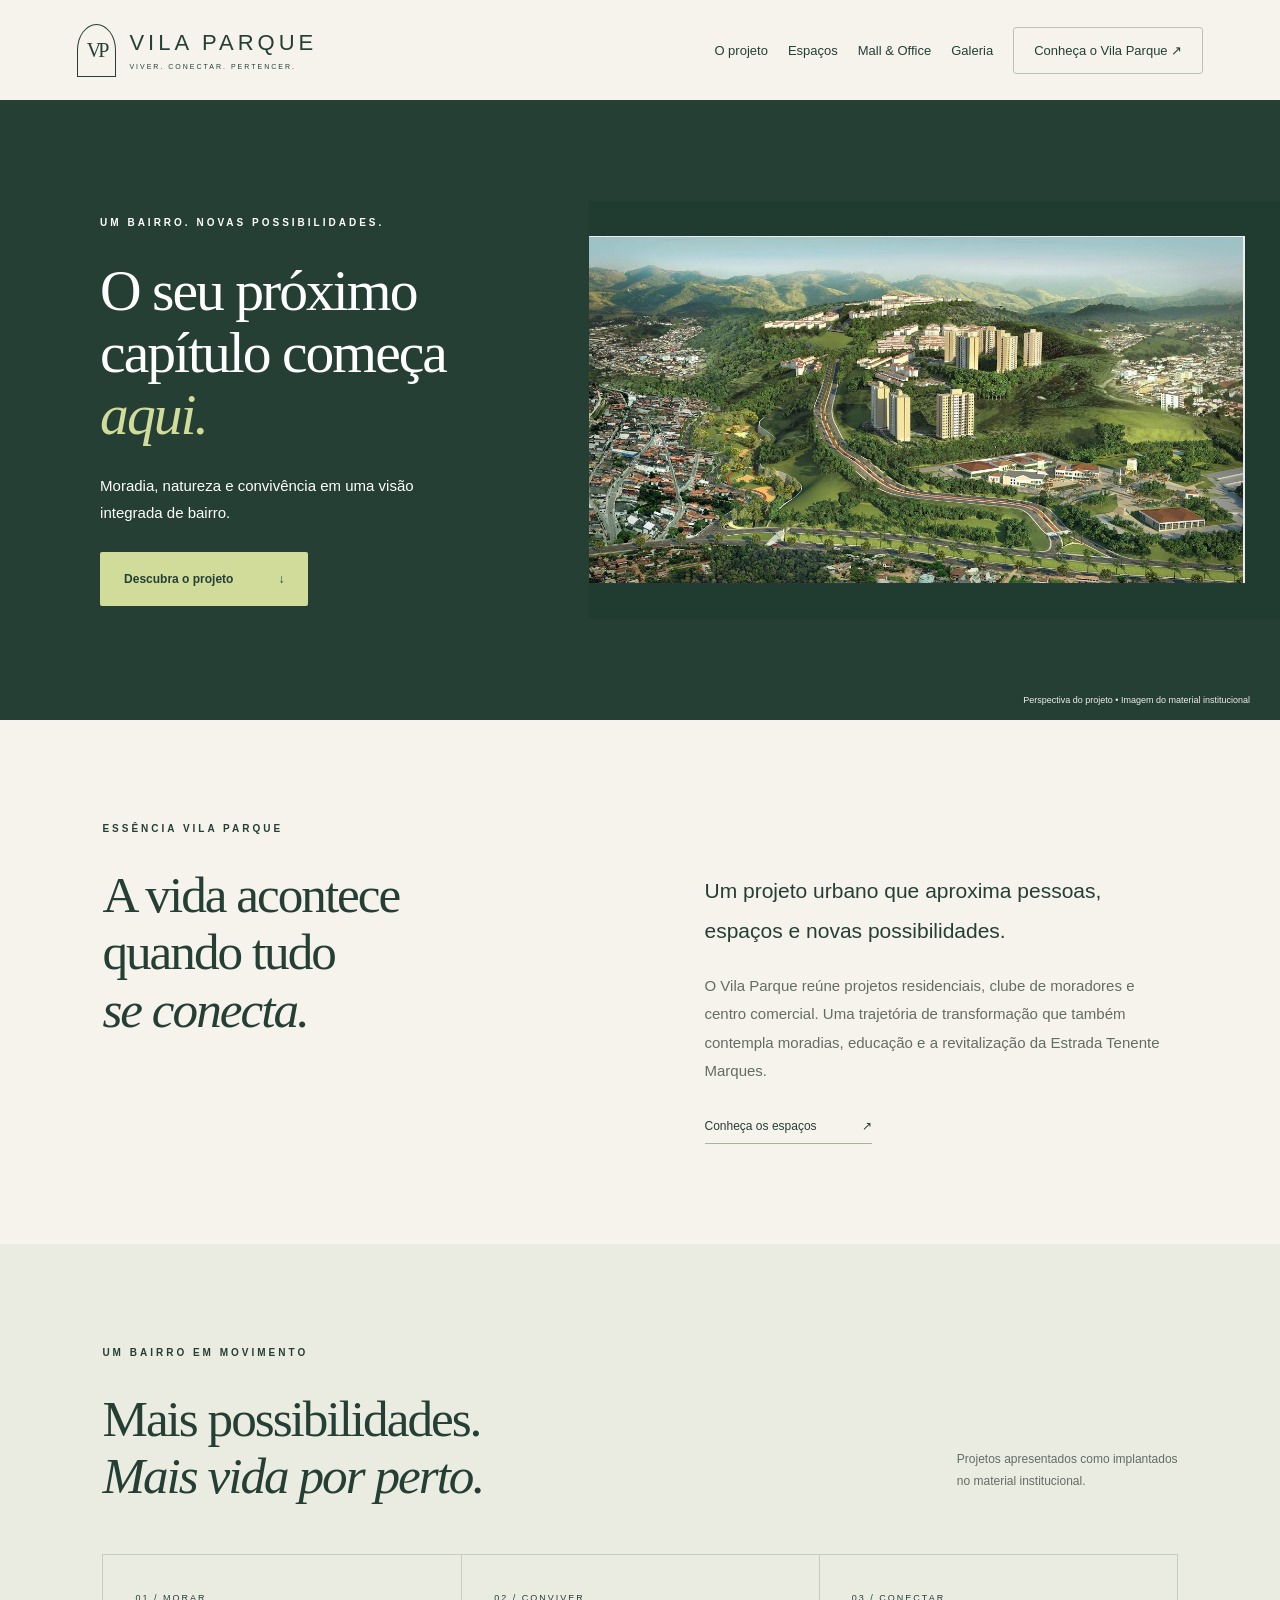
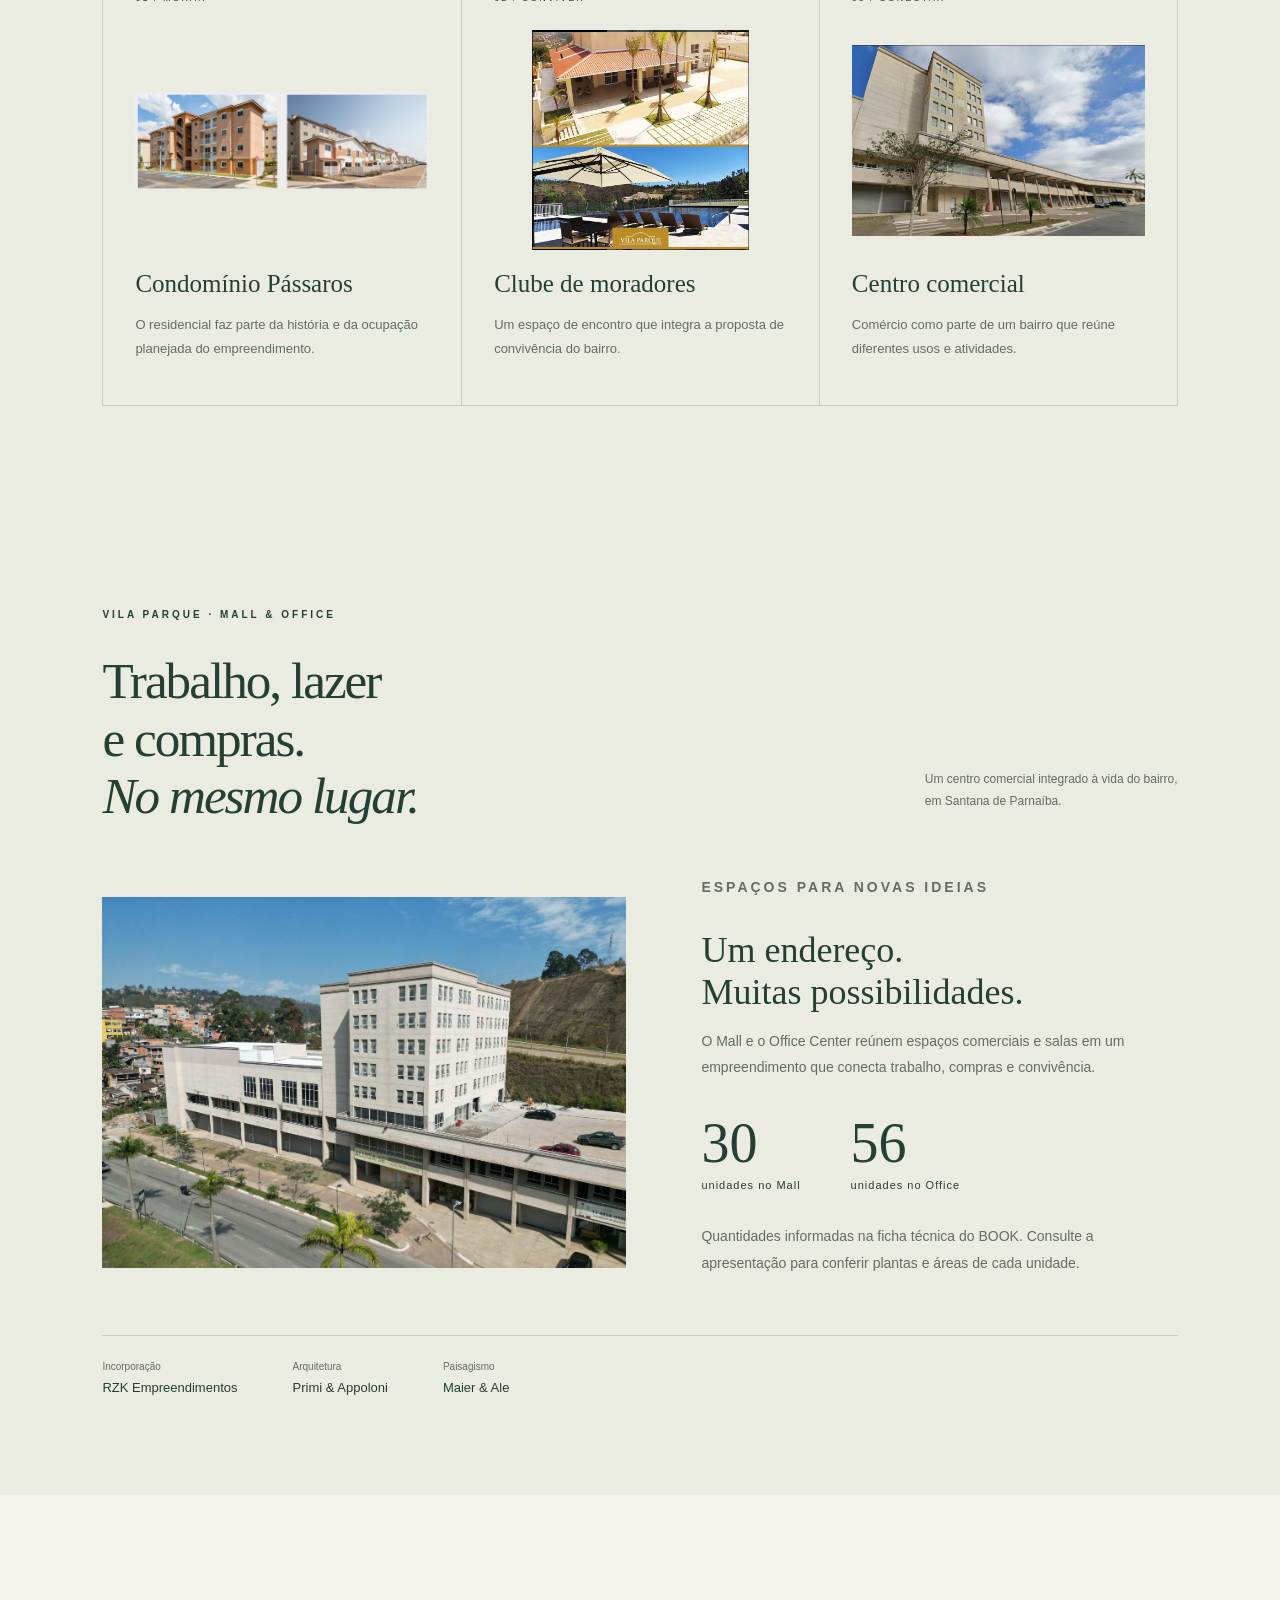
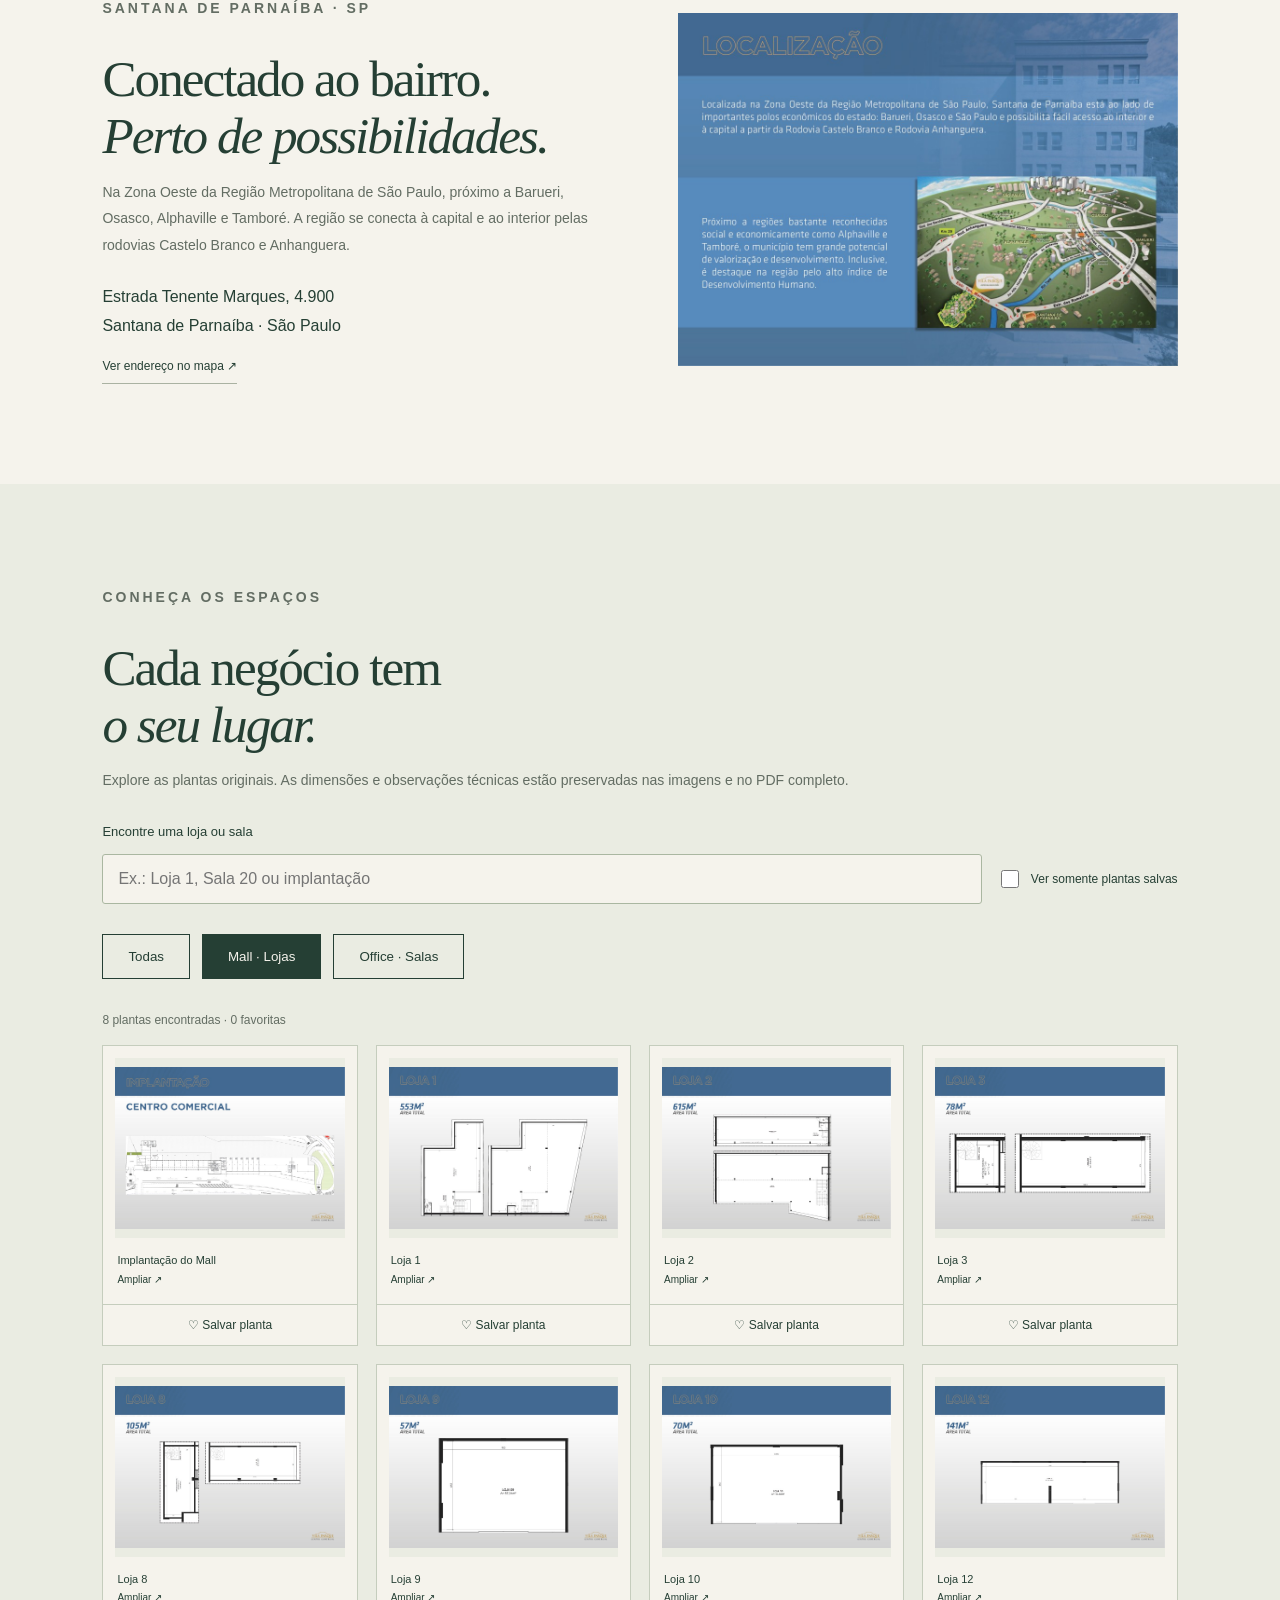
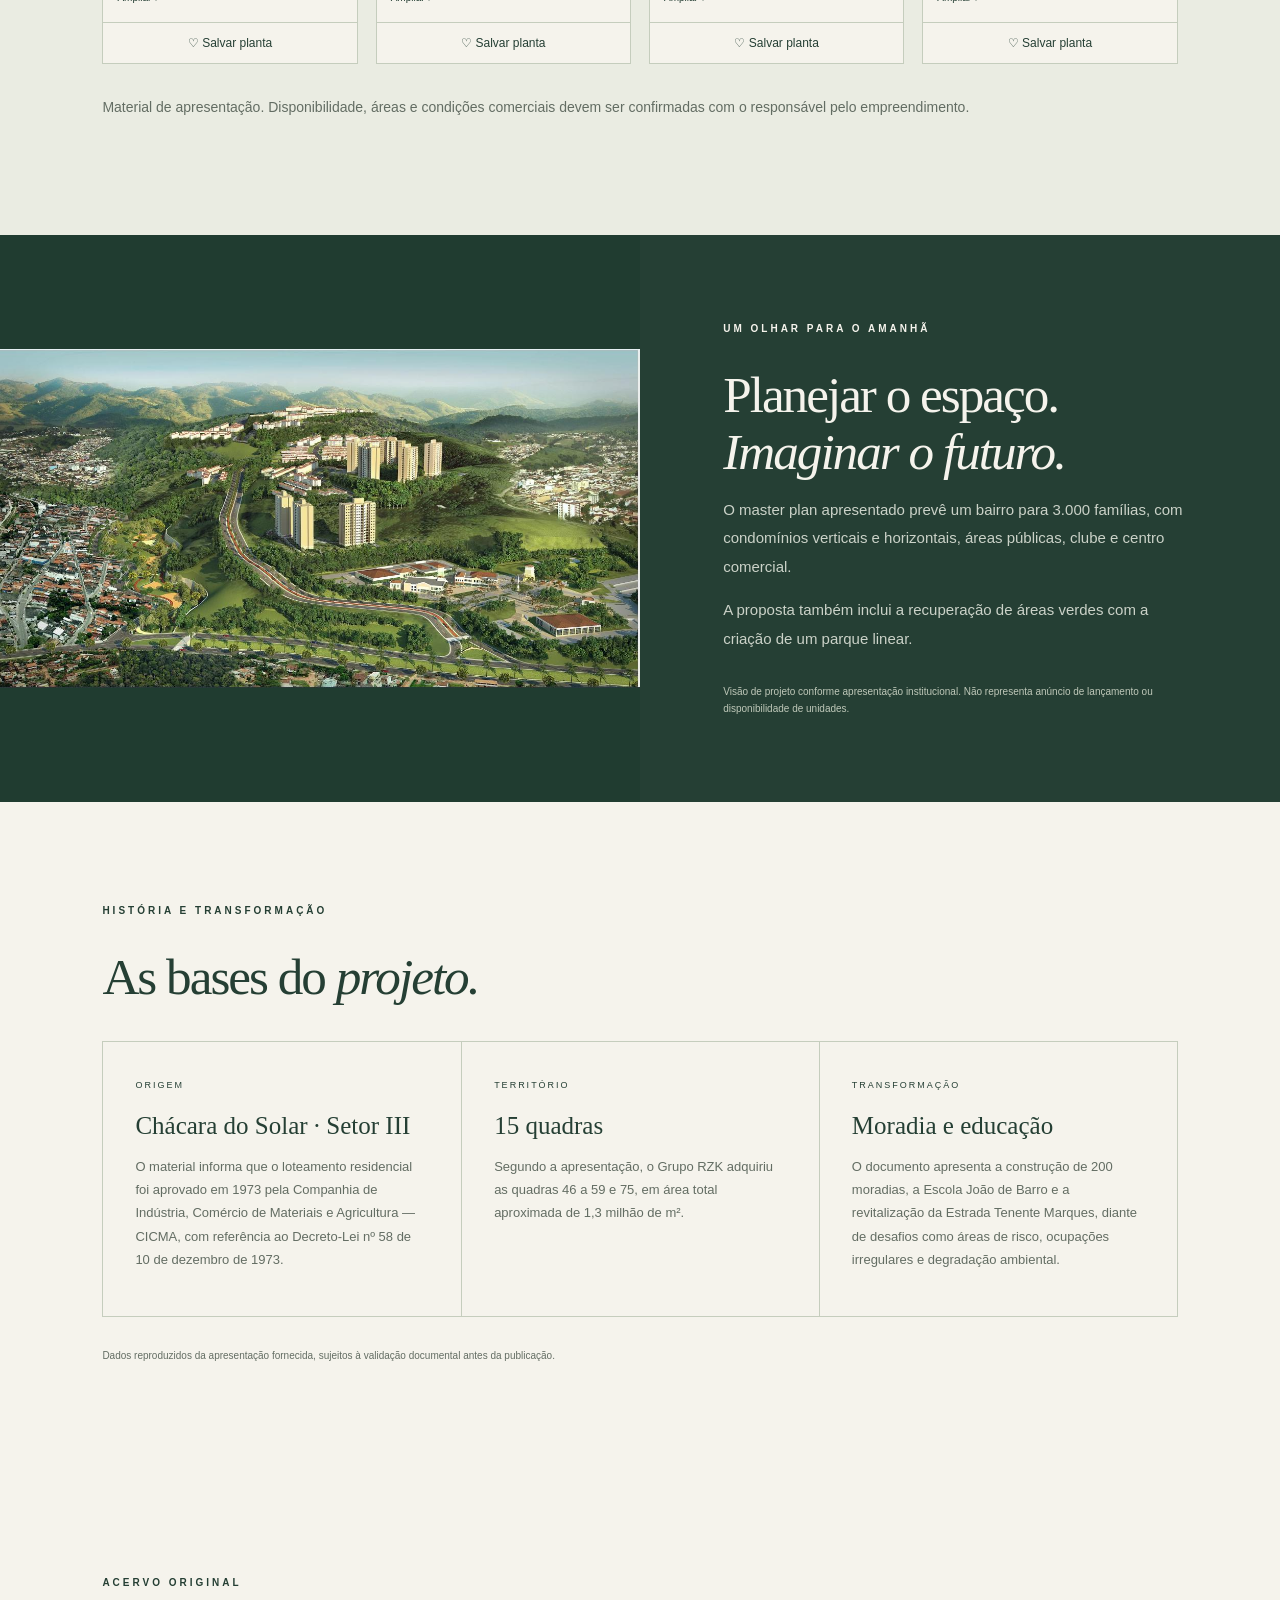
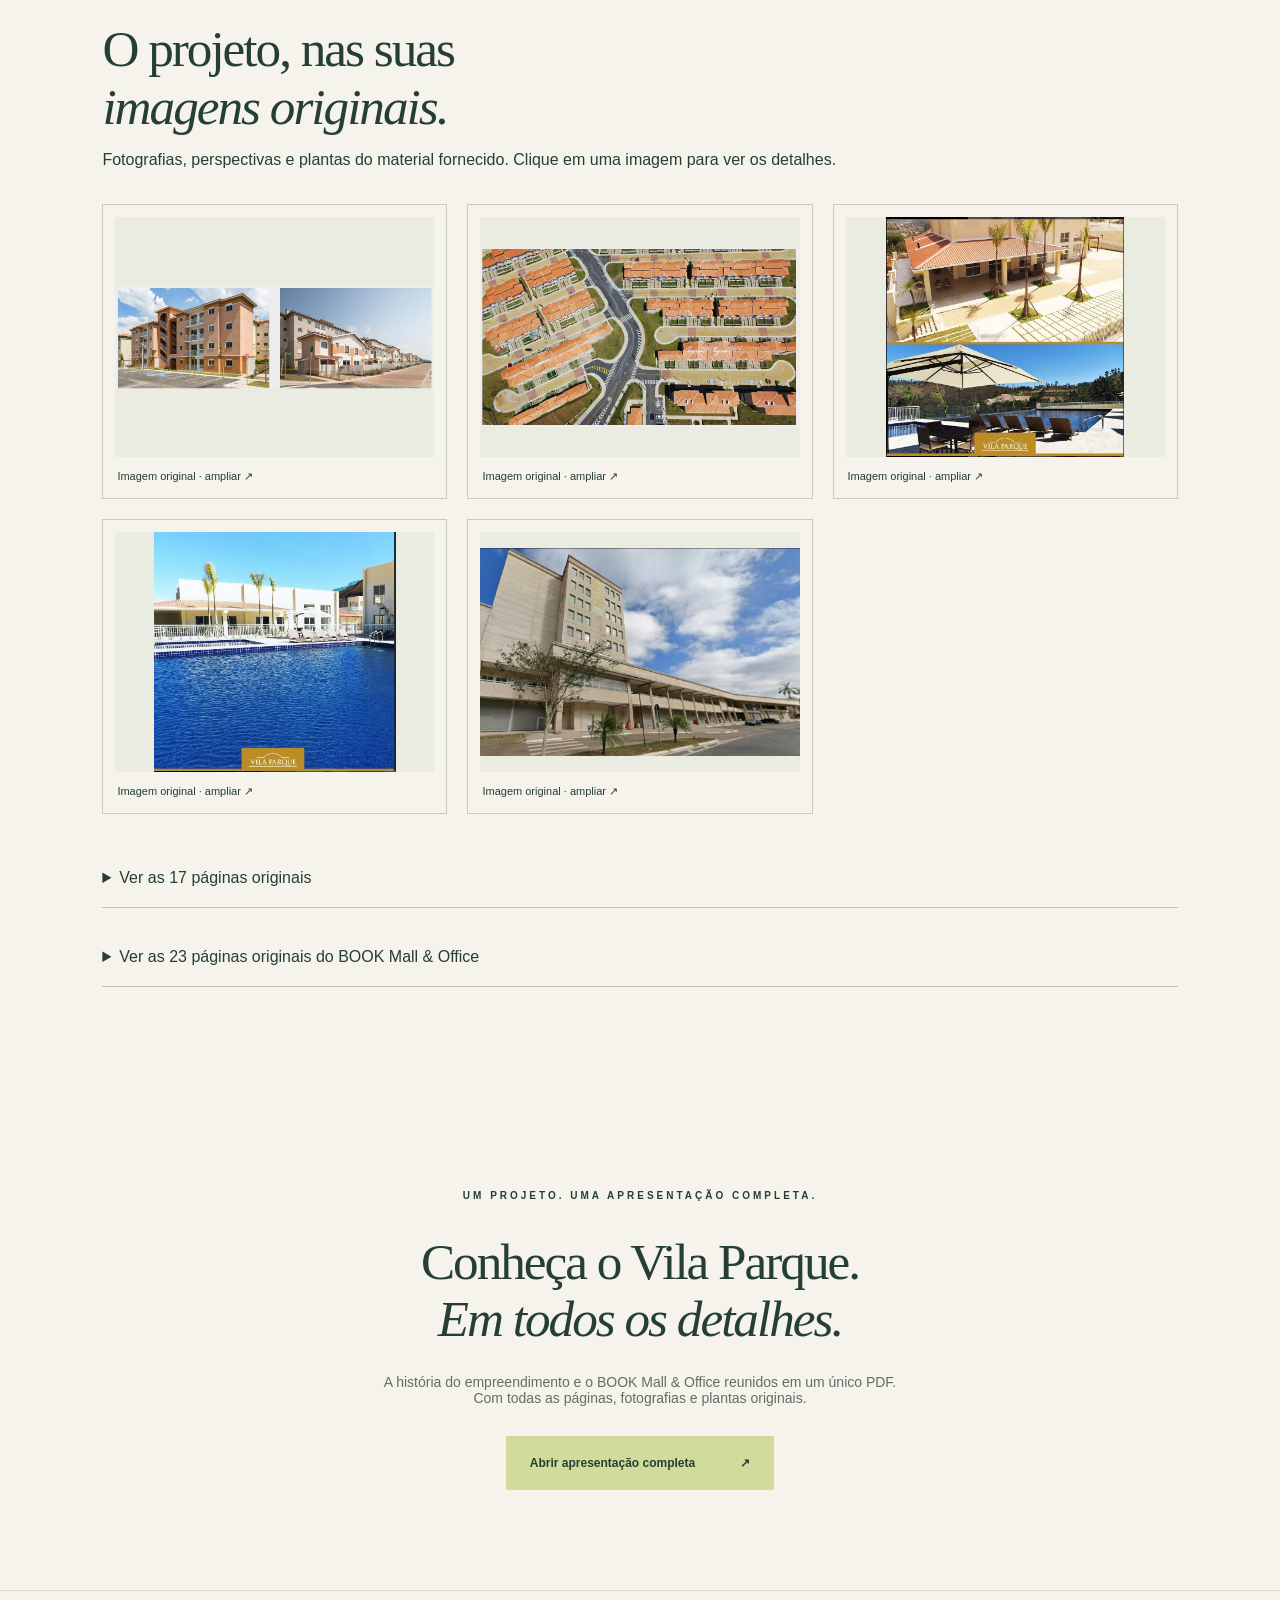
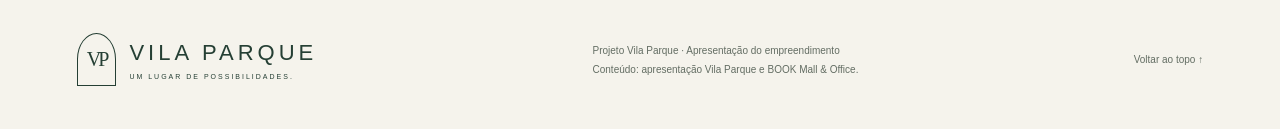
==== commit 73f7d533: "Publish current Vila Parque website" ====
--- a/index.html
+++ b/index.html
@@ -2,23 +2,23 @@
 <html lang="pt-BR">
 <head>
   <meta charset="UTF-8"><meta name="viewport" content="width=device-width, initial-scale=1">
-  <title>Vila Park | Um novo jeito de viver o bairro</title>
-  <meta name="description" content="Conheça o projeto Vila Parque: moradia, convivência e uma visão de transformação urbana.">
+  <title>Vila Parque | Um novo jeito de viver o bairro</title>
+  <meta name="theme-color" content="#253f34"><link rel="icon" href="favicon.svg" type="image/svg+xml"><meta name="description" content="Conheça o projeto Vila Parque: moradia, convivência e uma visão de transformação urbana.">
   <link rel="stylesheet" href="styles.css">
 </head>
 <body>
   <a class="skip" href="#conteudo">Ir para o conteúdo</a>
-  <header><a class="brand" href="#inicio" aria-label="Vila Park, início"><span class="symbol">VP</span><span>VILA PARK<small>VIVER. CONECTAR. PERTENCER.</small></span></a><button id="menu" aria-expanded="false" aria-controls="navigation">Menu ☰</button><nav id="navigation" aria-label="Principal"><a href="#conceito">O projeto</a><a href="#espacos">Espaços</a><a href="#mall-office">Mall & Office</a><a href="#imagens-originais">Galeria</a><a class="nav-cta" href="#apresentacao">Conheça o Vila Park ↗</a></nav></header>
+  <header><a class="brand" href="#inicio" aria-label="Vila Parque, início"><span class="symbol">VP</span><span>VILA PARQUE<small>VIVER. CONECTAR. PERTENCER.</small></span></a><button id="menu" aria-expanded="false" aria-controls="navigation">Menu ☰</button><nav id="navigation" aria-label="Principal"><a href="#conceito">O projeto</a><a href="#espacos">Espaços</a><a href="#mall-office">Mall & Office</a><a href="#imagens-originais">Galeria</a><a class="nav-cta" href="#apresentacao">Conheça o Vila Parque ↗</a></nav></header>
   <main id="conteudo">
     <section class="hero hero-editorial" id="inicio"><img src="assets/masterplan.jpg" alt="Perspectiva do projeto Vila Parque com áreas verdes, edifícios e espaços de convivência" width="1253" height="664"><div class="hero-content"><p class="eyebrow">UM BAIRRO. NOVAS POSSIBILIDADES.</p><h1>O seu próximo<br>capítulo começa<br><em>aqui.</em></h1><p>Moradia, natureza e convivência em uma visão integrada de bairro.</p><a class="button" href="#conceito">Descubra o projeto <span>↓</span></a></div><span class="image-caption">Perspectiva do projeto • Imagem do material institucional</span></section>
-    <section id="conceito" class="intro section"><p class="eyebrow">ESSÊNCIA VILA PARK</p><div class="intro-grid"><h2>A vida acontece<br>quando tudo<br><em>se conecta.</em></h2><div><p class="lead">Um projeto urbano que aproxima pessoas, espaços e novas possibilidades.</p><p>Apresentado no material institucional como Vila Parque, o empreendimento reúne projetos residenciais, clube de moradores e centro comercial. Uma trajetória de transformação que também contempla moradias, educação e a revitalização da Estrada Tenente Marques.</p><a class="text-link" href="#espacos">Conheça os espaços <span>↗</span></a></div></div></section>
+    <section id="conceito" class="intro section"><p class="eyebrow">ESSÊNCIA VILA PARQUE</p><div class="intro-grid"><h2>A vida acontece<br>quando tudo<br><em>se conecta.</em></h2><div><p class="lead">Um projeto urbano que aproxima pessoas, espaços e novas possibilidades.</p><p>O Vila Parque reúne projetos residenciais, clube de moradores e centro comercial. Uma trajetória de transformação que também contempla moradias, educação e a revitalização da Estrada Tenente Marques.</p><a class="text-link" href="#espacos">Conheça os espaços <span>↗</span></a></div></div></section>
     <section id="espacos" class="spaces section"><div class="section-heading"><div><p class="eyebrow">UM BAIRRO EM MOVIMENTO</p><h2>Mais possibilidades.<br><em>Mais vida por perto.</em></h2></div><p>Projetos apresentados como implantados<br>no material institucional.</p></div><div class="cards"><article><span class="number">01 / MORAR</span><img class="card-original" src="assets/passaros.jpeg" alt="Condomínio Pássaros — imagem original extraída do PDF" loading="lazy"><h3>Condomínio Pássaros</h3><p>O residencial faz parte da história e da ocupação planejada do empreendimento.</p></article><article><span class="number">02 / CONVIVER</span><img class="card-original" src="assets/clube.jpeg" alt="Clube de moradores — imagem original extraída do PDF" loading="lazy"><h3>Clube de moradores</h3><p>Um espaço de encontro que integra a proposta de convivência do bairro.</p></article><article><span class="number">03 / CONECTAR</span><img class="card-original" src="assets/centro-comercial.jpeg" alt="Centro Comercial — imagem original extraída do PDF" loading="lazy"><h3>Centro comercial</h3><p>Comércio como parte de um bairro que reúne diferentes usos e atividades.</p></article></div></section>
     <section id="mall-office" class="section mall-office"><div class="section-heading"><div><p class="eyebrow">VILA PARQUE · MALL & OFFICE</p><h2>Trabalho, lazer<br>e compras.<br><em>No mesmo lugar.</em></h2></div><p>Um centro comercial integrado à vida do bairro,<br>em Santana de Parnaíba.</p></div><div class="mall-grid"><img src="assets/book/mall-fachada.jpeg" alt="Fotografia original do Mall e Office Vila Parque, extraída do BOOK" loading="lazy"><div><p class="eyebrow">ESPAÇOS PARA NOVAS IDEIAS</p><h3>Um endereço.<br>Muitas possibilidades.</h3><p>O Mall e o Office Center reúnem espaços comerciais e salas em um empreendimento que conecta trabalho, compras e convivência.</p><div class="facts"><div><strong>30</strong><span>unidades no Mall</span></div><div><strong>56</strong><span>unidades no Office</span></div></div><p class="note">Quantidades informadas na ficha técnica do BOOK. Consulte a apresentação para conferir plantas e áreas de cada unidade.</p></div></div><div class="project-credits"><span>Incorporação <strong>RZK Empreendimentos</strong></span><span>Arquitetura <strong>Primi & Appoloni</strong></span><span>Paisagismo <strong>Maier & Ale</strong></span></div></section>
 <section id="localizacao" class="section location"><div><p class="eyebrow">SANTANA DE PARNAÍBA · SP</p><h2>Conectado ao bairro.<br><em>Perto de possibilidades.</em></h2><p>Na Zona Oeste da Região Metropolitana de São Paulo, próximo a Barueri, Osasco, Alphaville e Tamboré. A região se conecta à capital e ao interior pelas rodovias Castelo Branco e Anhanguera.</p><address>Estrada Tenente Marques, 4.900<br>Santana de Parnaíba · São Paulo</address><a class="text-link" href="https://www.google.com/maps/search/?api=1&query=Estrada+Tenente+Marques+4900+Santana+de+Parnaiba+SP" target="_blank" rel="noopener">Ver endereço no mapa ↗</a></div><img src="assets/book/pagina-02.jpg" alt="Localização apresentada no BOOK original, com mapa do empreendimento" loading="lazy"></section>
-<section id="plantas" class="section plans"><p class="eyebrow">CONHEÇA OS ESPAÇOS</p><h2>Cada negócio tem<br><em>o seu lugar.</em></h2><p>Explore as plantas originais. As dimensões e observações técnicas estão preservadas nas imagens e no PDF completo.</p><div class="plan-filters" role="group" aria-label="Filtrar plantas"><button class="active" data-plan-filter="mall" aria-pressed="true">Mall · Lojas</button><button data-plan-filter="office" aria-pressed="false">Office · Salas</button></div><div class="plans-grid"><button class="photo-open plan-card" data-plan-category="mall" data-image="assets/book/pagina-06.jpg"><img src="assets/book/pagina-06.jpg" alt="Implantação do Mall — planta original do BOOK, página 6" loading="lazy"><span>Implantação do Mall <b>Ampliar ↗</b></span></button><button class="photo-open plan-card" data-plan-category="mall" data-image="assets/book/pagina-07.jpg"><img src="assets/book/pagina-07.jpg" alt="Loja 1 — planta original do BOOK, página 7" loading="lazy"><span>Loja 1 <b>Ampliar ↗</b></span></button><button class="photo-open plan-card" data-plan-category="mall" data-image="assets/book/pagina-08.jpg"><img src="assets/book/pagina-08.jpg" alt="Loja 2 — planta original do BOOK, página 8" loading="lazy"><span>Loja 2 <b>Ampliar ↗</b></span></button><button class="photo-open plan-card" data-plan-category="mall" data-image="assets/book/pagina-09.jpg"><img src="assets/book/pagina-09.jpg" alt="Loja 3 — planta original do BOOK, página 9" loading="lazy"><span>Loja 3 <b>Ampliar ↗</b></span></button><button class="photo-open plan-card" data-plan-category="mall" data-image="assets/book/pagina-10.jpg"><img src="assets/book/pagina-10.jpg" alt="Loja 8 — planta original do BOOK, página 10" loading="lazy"><span>Loja 8 <b>Ampliar ↗</b></span></button><button class="photo-open plan-card" data-plan-category="mall" data-image="assets/book/pagina-11.jpg"><img src="assets/book/pagina-11.jpg" alt="Loja 9 — planta original do BOOK, página 11" loading="lazy"><span>Loja 9 <b>Ampliar ↗</b></span></button><button class="photo-open plan-card" data-plan-category="mall" data-image="assets/book/pagina-12.jpg"><img src="assets/book/pagina-12.jpg" alt="Loja 10 — planta original do BOOK, página 12" loading="lazy"><span>Loja 10 <b>Ampliar ↗</b></span></button><button class="photo-open plan-card" data-plan-category="mall" data-image="assets/book/pagina-13.jpg"><img src="assets/book/pagina-13.jpg" alt="Loja 12 — planta original do BOOK, página 13" loading="lazy"><span>Loja 12 <b>Ampliar ↗</b></span></button><button class="photo-open plan-card" data-plan-category="office" data-image="assets/book/pagina-15.jpg" hidden><img src="assets/book/pagina-15.jpg" alt="Implantação do mezanino — planta original do BOOK, página 15" loading="lazy"><span>Implantação do mezanino <b>Ampliar ↗</b></span></button><button class="photo-open plan-card" data-plan-category="office" data-image="assets/book/pagina-16.jpg" hidden><img src="assets/book/pagina-16.jpg" alt="Implantação da torre — planta original do BOOK, página 16" loading="lazy"><span>Implantação da torre <b>Ampliar ↗</b></span></button><button class="photo-open plan-card" data-plan-category="office" data-image="assets/book/pagina-17.jpg" hidden><img src="assets/book/pagina-17.jpg" alt="Sala 1 — planta original do BOOK, página 17" loading="lazy"><span>Sala 1 <b>Ampliar ↗</b></span></button><button class="photo-open plan-card" data-plan-category="office" data-image="assets/book/pagina-18.jpg" hidden><img src="assets/book/pagina-18.jpg" alt="Sala 8 — planta original do BOOK, página 18" loading="lazy"><span>Sala 8 <b>Ampliar ↗</b></span></button><button class="photo-open plan-card" data-plan-category="office" data-image="assets/book/pagina-19.jpg" hidden><img src="assets/book/pagina-19.jpg" alt="Sala 10 — planta original do BOOK, página 19" loading="lazy"><span>Sala 10 <b>Ampliar ↗</b></span></button><button class="photo-open plan-card" data-plan-category="office" data-image="assets/book/pagina-20.jpg" hidden><img src="assets/book/pagina-20.jpg" alt="Sala 18 — planta original do BOOK, página 20" loading="lazy"><span>Sala 18 <b>Ampliar ↗</b></span></button><button class="photo-open plan-card" data-plan-category="office" data-image="assets/book/pagina-21.jpg" hidden><img src="assets/book/pagina-21.jpg" alt="Sala 19 — planta original do BOOK, página 21" loading="lazy"><span>Sala 19 <b>Ampliar ↗</b></span></button><button class="photo-open plan-card" data-plan-category="office" data-image="assets/book/pagina-22.jpg" hidden><img src="assets/book/pagina-22.jpg" alt="Sala 20 — planta original do BOOK, página 22" loading="lazy"><span>Sala 20 <b>Ampliar ↗</b></span></button></div><p class="note" style="color:#636d63">Material de apresentação. Disponibilidade, áreas e condições comerciais devem ser confirmadas com o responsável pelo empreendimento.</p></section><section id="futuro" class="future"><div class="future-image"><img src="assets/masterplan.jpg" loading="lazy" alt="Visão geral ilustrativa do master plan Vila Parque" width="1253" height="664"></div><div class="future-copy"><p class="eyebrow">UM OLHAR PARA O AMANHÃ</p><h2>Planejar o espaço.<br><em>Imaginar o futuro.</em></h2><p>O master plan apresentado prevê um bairro para 3.000 famílias, com condomínios verticais e horizontais, áreas públicas, clube e centro comercial.</p><p>A proposta também inclui a recuperação de áreas verdes com a criação de um parque linear.</p><span class="note">Visão de projeto conforme apresentação institucional. Não representa anúncio de lançamento ou disponibilidade de unidades.</span></div></section>
-    <section class="section" id="trajetoria"><p class="eyebrow">HISTÓRIA E TRANSFORMAÇÃO</p><h2>As bases do <em>projeto.</em></h2><div class="cards" style="margin-top:35px"><article><span class="number">ORIGEM</span><h3>Chácara do Solar · Setor III</h3><p>O material informa que o loteamento residencial foi aprovado em 1973 pela Companhia de Indústria, Comércio de Materiais e Agricultura — CICMA, com referência ao Decreto-Lei nº 58 de 10 de dezembro de 1973.</p></article><article><span class="number">TERRITÓRIO</span><h3>15 quadras</h3><p>Segundo a apresentação, o Grupo RZK adquiriu as quadras 46 a 59 e 75, em área total aproximada de 1,3 milhão de m².</p></article><article><span class="number">TRANSFORMAÇÃO</span><h3>Moradia e educação</h3><p>O documento apresenta a construção de 200 moradias, a Escola João de Barro e a revitalização da Estrada Tenente Marques, diante de desafios como áreas de risco, ocupações irregulares e degradação ambiental.</p></article></div><p class="note" style="color:#636d63">Dados reproduzidos da apresentação fornecida, sujeitos à validação documental antes da publicação.</p></section><section class="section" id="imagens-originais"><p class="eyebrow">ACERVO ORIGINAL</p><h2>O projeto, nas suas<br><em>imagens originais.</em></h2><p>Fotografias, perspectivas e plantas do material fornecido. Clique em uma imagem para ver os detalhes.</p><div class="photo-gallery"><button class="photo-open" data-image="assets/passaros.jpeg" aria-label="Ampliar imagem original da página 12"><img src="assets/passaros.jpeg" alt="Imagem original do empreendimento, página 12" loading="lazy"><span>Imagem original · ampliar ↗</span></button><button class="photo-open" data-image="assets/passaros-vista.jpeg" aria-label="Ampliar imagem original da página 13"><img src="assets/passaros-vista.jpeg" alt="Imagem original do empreendimento, página 13" loading="lazy"><span>Imagem original · ampliar ↗</span></button><button class="photo-open" data-image="assets/clube.jpeg" aria-label="Ampliar imagem original da página 14"><img src="assets/clube.jpeg" alt="Imagem original do empreendimento, página 14" loading="lazy"><span>Imagem original · ampliar ↗</span></button><button class="photo-open" data-image="assets/clube-vista.jpeg" aria-label="Ampliar imagem original da página 14"><img src="assets/clube-vista.jpeg" alt="Imagem original do empreendimento, página 14" loading="lazy"><span>Imagem original · ampliar ↗</span></button><button class="photo-open" data-image="assets/centro-comercial.jpeg" aria-label="Ampliar imagem original da página 15"><img src="assets/centro-comercial.jpeg" alt="Imagem original do empreendimento, página 15" loading="lazy"><span>Imagem original · ampliar ↗</span></button></div><details><summary>Ver as 17 páginas originais</summary><div class="original-gallery"><figure><img loading="lazy" src="assets/originais/pagina-01.jpg" alt="Página 1 da apresentação original Vila Parque, preservada integralmente" width="1440" height="810"><figcaption>Página 01 · Material original</figcaption></figure><figure><img loading="lazy" src="assets/originais/pagina-02.jpg" alt="Página 2 da apresentação original Vila Parque, preservada integralmente" width="1440" height="810"><figcaption>Página 02 · Material original</figcaption></figure><figure><img loading="lazy" src="assets/originais/pagina-03.jpg" alt="Página 3 da apresentação original Vila Parque, preservada integralmente" width="1440" height="810"><figcaption>Página 03 · Material original</figcaption></figure><figure><img loading="lazy" src="assets/originais/pagina-04.jpg" alt="Página 4 da apresentação original Vila Parque, preservada integralmente" width="1440" height="810"><figcaption>Página 04 · Material original</figcaption></figure><figure><img loading="lazy" src="assets/originais/pagina-05.jpg" alt="Página 5 da apresentação original Vila Parque, preservada integralmente" width="1440" height="810"><figcaption>Página 05 · Material original</figcaption></figure><figure><img loading="lazy" src="assets/originais/pagina-06.jpg" alt="Página 6 da apresentação original Vila Parque, preservada integralmente" width="1440" height="810"><figcaption>Página 06 · Material original</figcaption></figure><figure><img loading="lazy" src="assets/originais/pagina-07.jpg" alt="Página 7 da apresentação original Vila Parque, preservada integralmente" width="1440" height="810"><figcaption>Página 07 · Material original</figcaption></figure><figure><img loading="lazy" src="assets/originais/pagina-08.jpg" alt="Página 8 da apresentação original Vila Parque, preservada integralmente" width="1440" height="810"><figcaption>Página 08 · Material original</figcaption></figure><figure><img loading="lazy" src="assets/originais/pagina-09.jpg" alt="Página 9 da apresentação original Vila Parque, preservada integralmente" width="1440" height="810"><figcaption>Página 09 · Material original</figcaption></figure><figure><img loading="lazy" src="assets/originais/pagina-10.jpg" alt="Página 10 da apresentação original Vila Parque, preservada integralmente" width="1440" height="810"><figcaption>Página 10 · Material original</figcaption></figure><figure><img loading="lazy" src="assets/originais/pagina-11.jpg" alt="Página 11 da apresentação original Vila Parque, preservada integralmente" width="1440" height="810"><figcaption>Página 11 · Material original</figcaption></figure><figure><img loading="lazy" src="assets/originais/pagina-12.jpg" alt="Página 12 da apresentação original Vila Parque, preservada integralmente" width="1440" height="810"><figcaption>Página 12 · Material original</figcaption></figure><figure><img loading="lazy" src="assets/originais/pagina-13.jpg" alt="Página 13 da apresentação original Vila Parque, preservada integralmente" width="1440" height="810"><figcaption>Página 13 · Material original</figcaption></figure><figure><img loading="lazy" src="assets/originais/pagina-14.jpg" alt="Página 14 da apresentação original Vila Parque, preservada integralmente" width="1440" height="810"><figcaption>Página 14 · Material original</figcaption></figure><figure><img loading="lazy" src="assets/originais/pagina-15.jpg" alt="Página 15 da apresentação original Vila Parque, preservada integralmente" width="1440" height="810"><figcaption>Página 15 · Material original</figcaption></figure><figure><img loading="lazy" src="assets/originais/pagina-16.jpg" alt="Página 16 da apresentação original Vila Parque, preservada integralmente" width="1440" height="810"><figcaption>Página 16 · Material original</figcaption></figure><figure><img loading="lazy" src="assets/originais/pagina-17.jpg" alt="Página 17 da apresentação original Vila Parque, preservada integralmente" width="1440" height="810"><figcaption>Página 17 · Material original</figcaption></figure></div></details><details class="book-gallery"><summary>Ver as 23 páginas originais do BOOK Mall & Office</summary><div class="original-gallery"><figure><img src="assets/book/pagina-01.jpg" alt="Página 1 original do BOOK Mall e Office" loading="lazy"><figcaption>BOOK · Página 01</figcaption></figure><figure><img src="assets/book/pagina-02.jpg" alt="Página 2 original do BOOK Mall e Office" loading="lazy"><figcaption>BOOK · Página 02</figcaption></figure><figure><img src="assets/book/pagina-03.jpg" alt="Página 3 original do BOOK Mall e Office" loading="lazy"><figcaption>BOOK · Página 03</figcaption></figure><figure><img src="assets/book/pagina-04.jpg" alt="Página 4 original do BOOK Mall e Office" loading="lazy"><figcaption>BOOK · Página 04</figcaption></figure><figure><img src="assets/book/pagina-05.jpg" alt="Página 5 original do BOOK Mall e Office" loading="lazy"><figcaption>BOOK · Página 05</figcaption></figure><figure><img src="assets/book/pagina-06.jpg" alt="Página 6 original do BOOK Mall e Office" loading="lazy"><figcaption>BOOK · Página 06</figcaption></figure><figure><img src="assets/book/pagina-07.jpg" alt="Página 7 original do BOOK Mall e Office" loading="lazy"><figcaption>BOOK · Página 07</figcaption></figure><figure><img src="assets/book/pagina-08.jpg" alt="Página 8 original do BOOK Mall e Office" loading="lazy"><figcaption>BOOK · Página 08</figcaption></figure><figure><img src="assets/book/pagina-09.jpg" alt="Página 9 original do BOOK Mall e Office" loading="lazy"><figcaption>BOOK · Página 09</figcaption></figure><figure><img src="assets/book/pagina-10.jpg" alt="Página 10 original do BOOK Mall e Office" loading="lazy"><figcaption>BOOK · Página 10</figcaption></figure><figure><img src="assets/book/pagina-11.jpg" alt="Página 11 original do BOOK Mall e Office" loading="lazy"><figcaption>BOOK · Página 11</figcaption></figure><figure><img src="assets/book/pagina-12.jpg" alt="Página 12 original do BOOK Mall e Office" loading="lazy"><figcaption>BOOK · Página 12</figcaption></figure><figure><img src="assets/book/pagina-13.jpg" alt="Página 13 original do BOOK Mall e Office" loading="lazy"><figcaption>BOOK · Página 13</figcaption></figure><figure><img src="assets/book/pagina-14.jpg" alt="Página 14 original do BOOK Mall e Office" loading="lazy"><figcaption>BOOK · Página 14</figcaption></figure><figure><img src="assets/book/pagina-15.jpg" alt="Página 15 original do BOOK Mall e Office" loading="lazy"><figcaption>BOOK · Página 15</figcaption></figure><figure><img src="assets/book/pagina-16.jpg" alt="Página 16 original do BOOK Mall e Office" loading="lazy"><figcaption>BOOK · Página 16</figcaption></figure><figure><img src="assets/book/pagina-17.jpg" alt="Página 17 original do BOOK Mall e Office" loading="lazy"><figcaption>BOOK · Página 17</figcaption></figure><figure><img src="assets/book/pagina-18.jpg" alt="Página 18 original do BOOK Mall e Office" loading="lazy"><figcaption>BOOK · Página 18</figcaption></figure><figure><img src="assets/book/pagina-19.jpg" alt="Página 19 original do BOOK Mall e Office" loading="lazy"><figcaption>BOOK · Página 19</figcaption></figure><figure><img src="assets/book/pagina-20.jpg" alt="Página 20 original do BOOK Mall e Office" loading="lazy"><figcaption>BOOK · Página 20</figcaption></figure><figure><img src="assets/book/pagina-21.jpg" alt="Página 21 original do BOOK Mall e Office" loading="lazy"><figcaption>BOOK · Página 21</figcaption></figure><figure><img src="assets/book/pagina-22.jpg" alt="Página 22 original do BOOK Mall e Office" loading="lazy"><figcaption>BOOK · Página 22</figcaption></figure><figure><img src="assets/book/pagina-23.jpg" alt="Página 23 original do BOOK Mall e Office" loading="lazy"><figcaption>BOOK · Página 23</figcaption></figure></div></details></section><section id="apresentacao" class="presentation section"><p class="eyebrow">UM PROJETO. UMA APRESENTAÇÃO COMPLETA.</p><h2>Conheça o Vila Park.<br><em>Em todos os detalhes.</em></h2><p>A história do empreendimento e o BOOK Mall & Office reunidos em um único PDF.<br>Com todas as páginas, fotografias e plantas originais.</p><a class="button" href="assets/vila-park-apresentacao-completa.pdf" target="_blank" rel="noopener">Abrir apresentação completa <span>↗</span></a></section>
+<section id="plantas" class="section plans"><p class="eyebrow">CONHEÇA OS ESPAÇOS</p><h2>Cada negócio tem<br><em>o seu lugar.</em></h2><p>Explore as plantas originais. As dimensões e observações técnicas estão preservadas nas imagens e no PDF completo.</p><div class="plan-search"><label for="plan-search">Encontre uma loja ou sala</label><input id="plan-search" type="search" placeholder="Ex.: Loja 1, Sala 20 ou implantação" autocomplete="off"><label class="saved-filter"><input id="saved-only" type="checkbox"> Ver somente plantas salvas</label></div><div class="plan-filters" role="group" aria-label="Filtrar plantas"><button data-plan-filter="all" aria-pressed="false">Todas</button><button class="active" data-plan-filter="mall" aria-pressed="true">Mall · Lojas</button><button data-plan-filter="office" aria-pressed="false">Office · Salas</button></div><p id="plan-status" role="status" aria-live="polite"></p><div class="plans-grid"><article class="plan-card" data-plan-category="mall" data-plan-label="Implantação do Mall" data-plan-key="pagina-06"><button class="photo-open" data-image="assets/book/pagina-06.jpg"><img src="assets/book/pagina-06.jpg" alt="Implantação do Mall — planta original do BOOK, página 6" loading="lazy"><span>Implantação do Mall <b>Ampliar ↗</b></span></button><button class="save-plan" aria-pressed="false" data-save-key="pagina-06" aria-label="Salvar Implantação do Mall">♡ Salvar planta</button></article><article class="plan-card" data-plan-category="mall" data-plan-label="Loja 1" data-plan-key="pagina-07"><button class="photo-open" data-image="assets/book/pagina-07.jpg"><img src="assets/book/pagina-07.jpg" alt="Loja 1 — planta original do BOOK, página 7" loading="lazy"><span>Loja 1 <b>Ampliar ↗</b></span></button><button class="save-plan" aria-pressed="false" data-save-key="pagina-07" aria-label="Salvar Loja 1">♡ Salvar planta</button></article><article class="plan-card" data-plan-category="mall" data-plan-label="Loja 2" data-plan-key="pagina-08"><button class="photo-open" data-image="assets/book/pagina-08.jpg"><img src="assets/book/pagina-08.jpg" alt="Loja 2 — planta original do BOOK, página 8" loading="lazy"><span>Loja 2 <b>Ampliar ↗</b></span></button><button class="save-plan" aria-pressed="false" data-save-key="pagina-08" aria-label="Salvar Loja 2">♡ Salvar planta</button></article><article class="plan-card" data-plan-category="mall" data-plan-label="Loja 3" data-plan-key="pagina-09"><button class="photo-open" data-image="assets/book/pagina-09.jpg"><img src="assets/book/pagina-09.jpg" alt="Loja 3 — planta original do BOOK, página 9" loading="lazy"><span>Loja 3 <b>Ampliar ↗</b></span></button><button class="save-plan" aria-pressed="false" data-save-key="pagina-09" aria-label="Salvar Loja 3">♡ Salvar planta</button></article><article class="plan-card" data-plan-category="mall" data-plan-label="Loja 8" data-plan-key="pagina-10"><button class="photo-open" data-image="assets/book/pagina-10.jpg"><img src="assets/book/pagina-10.jpg" alt="Loja 8 — planta original do BOOK, página 10" loading="lazy"><span>Loja 8 <b>Ampliar ↗</b></span></button><button class="save-plan" aria-pressed="false" data-save-key="pagina-10" aria-label="Salvar Loja 8">♡ Salvar planta</button></article><article class="plan-card" data-plan-category="mall" data-plan-label="Loja 9" data-plan-key="pagina-11"><button class="photo-open" data-image="assets/book/pagina-11.jpg"><img src="assets/book/pagina-11.jpg" alt="Loja 9 — planta original do BOOK, página 11" loading="lazy"><span>Loja 9 <b>Ampliar ↗</b></span></button><button class="save-plan" aria-pressed="false" data-save-key="pagina-11" aria-label="Salvar Loja 9">♡ Salvar planta</button></article><article class="plan-card" data-plan-category="mall" data-plan-label="Loja 10" data-plan-key="pagina-12"><button class="photo-open" data-image="assets/book/pagina-12.jpg"><img src="assets/book/pagina-12.jpg" alt="Loja 10 — planta original do BOOK, página 12" loading="lazy"><span>Loja 10 <b>Ampliar ↗</b></span></button><button class="save-plan" aria-pressed="false" data-save-key="pagina-12" aria-label="Salvar Loja 10">♡ Salvar planta</button></article><article class="plan-card" data-plan-category="mall" data-plan-label="Loja 12" data-plan-key="pagina-13"><button class="photo-open" data-image="assets/book/pagina-13.jpg"><img src="assets/book/pagina-13.jpg" alt="Loja 12 — planta original do BOOK, página 13" loading="lazy"><span>Loja 12 <b>Ampliar ↗</b></span></button><button class="save-plan" aria-pressed="false" data-save-key="pagina-13" aria-label="Salvar Loja 12">♡ Salvar planta</button></article><article class="plan-card" data-plan-category="office" data-plan-label="Implantação do mezanino" data-plan-key="pagina-15" hidden><button class="photo-open" data-image="assets/book/pagina-15.jpg"><img src="assets/book/pagina-15.jpg" alt="Implantação do mezanino — planta original do BOOK, página 15" loading="lazy"><span>Implantação do mezanino <b>Ampliar ↗</b></span></button><button class="save-plan" aria-pressed="false" data-save-key="pagina-15" aria-label="Salvar Implantação do mezanino">♡ Salvar planta</button></article><article class="plan-card" data-plan-category="office" data-plan-label="Implantação da torre" data-plan-key="pagina-16" hidden><button class="photo-open" data-image="assets/book/pagina-16.jpg"><img src="assets/book/pagina-16.jpg" alt="Implantação da torre — planta original do BOOK, página 16" loading="lazy"><span>Implantação da torre <b>Ampliar ↗</b></span></button><button class="save-plan" aria-pressed="false" data-save-key="pagina-16" aria-label="Salvar Implantação da torre">♡ Salvar planta</button></article><article class="plan-card" data-plan-category="office" data-plan-label="Sala 1" data-plan-key="pagina-17" hidden><button class="photo-open" data-image="assets/book/pagina-17.jpg"><img src="assets/book/pagina-17.jpg" alt="Sala 1 — planta original do BOOK, página 17" loading="lazy"><span>Sala 1 <b>Ampliar ↗</b></span></button><button class="save-plan" aria-pressed="false" data-save-key="pagina-17" aria-label="Salvar Sala 1">♡ Salvar planta</button></article><article class="plan-card" data-plan-category="office" data-plan-label="Sala 8" data-plan-key="pagina-18" hidden><button class="photo-open" data-image="assets/book/pagina-18.jpg"><img src="assets/book/pagina-18.jpg" alt="Sala 8 — planta original do BOOK, página 18" loading="lazy"><span>Sala 8 <b>Ampliar ↗</b></span></button><button class="save-plan" aria-pressed="false" data-save-key="pagina-18" aria-label="Salvar Sala 8">♡ Salvar planta</button></article><article class="plan-card" data-plan-category="office" data-plan-label="Sala 10" data-plan-key="pagina-19" hidden><button class="photo-open" data-image="assets/book/pagina-19.jpg"><img src="assets/book/pagina-19.jpg" alt="Sala 10 — planta original do BOOK, página 19" loading="lazy"><span>Sala 10 <b>Ampliar ↗</b></span></button><button class="save-plan" aria-pressed="false" data-save-key="pagina-19" aria-label="Salvar Sala 10">♡ Salvar planta</button></article><article class="plan-card" data-plan-category="office" data-plan-label="Sala 18" data-plan-key="pagina-20" hidden><button class="photo-open" data-image="assets/book/pagina-20.jpg"><img src="assets/book/pagina-20.jpg" alt="Sala 18 — planta original do BOOK, página 20" loading="lazy"><span>Sala 18 <b>Ampliar ↗</b></span></button><button class="save-plan" aria-pressed="false" data-save-key="pagina-20" aria-label="Salvar Sala 18">♡ Salvar planta</button></article><article class="plan-card" data-plan-category="office" data-plan-label="Sala 19" data-plan-key="pagina-21" hidden><button class="photo-open" data-image="assets/book/pagina-21.jpg"><img src="assets/book/pagina-21.jpg" alt="Sala 19 — planta original do BOOK, página 21" loading="lazy"><span>Sala 19 <b>Ampliar ↗</b></span></button><button class="save-plan" aria-pressed="false" data-save-key="pagina-21" aria-label="Salvar Sala 19">♡ Salvar planta</button></article><article class="plan-card" data-plan-category="office" data-plan-label="Sala 20" data-plan-key="pagina-22" hidden><button class="photo-open" data-image="assets/book/pagina-22.jpg"><img src="assets/book/pagina-22.jpg" alt="Sala 20 — planta original do BOOK, página 22" loading="lazy"><span>Sala 20 <b>Ampliar ↗</b></span></button><button class="save-plan" aria-pressed="false" data-save-key="pagina-22" aria-label="Salvar Sala 20">♡ Salvar planta</button></article></div><p class="note" style="color:#636d63">Material de apresentação. Disponibilidade, áreas e condições comerciais devem ser confirmadas com o responsável pelo empreendimento.</p></section><section id="futuro" class="future"><div class="future-image"><img src="assets/masterplan.jpg" loading="lazy" alt="Visão geral ilustrativa do master plan Vila Parque" width="1253" height="664"></div><div class="future-copy"><p class="eyebrow">UM OLHAR PARA O AMANHÃ</p><h2>Planejar o espaço.<br><em>Imaginar o futuro.</em></h2><p>O master plan apresentado prevê um bairro para 3.000 famílias, com condomínios verticais e horizontais, áreas públicas, clube e centro comercial.</p><p>A proposta também inclui a recuperação de áreas verdes com a criação de um parque linear.</p><span class="note">Visão de projeto conforme apresentação institucional. Não representa anúncio de lançamento ou disponibilidade de unidades.</span></div></section>
+    <section class="section" id="trajetoria"><p class="eyebrow">HISTÓRIA E TRANSFORMAÇÃO</p><h2>As bases do <em>projeto.</em></h2><div class="cards" style="margin-top:35px"><article><span class="number">ORIGEM</span><h3>Chácara do Solar · Setor III</h3><p>O material informa que o loteamento residencial foi aprovado em 1973 pela Companhia de Indústria, Comércio de Materiais e Agricultura — CICMA, com referência ao Decreto-Lei nº 58 de 10 de dezembro de 1973.</p></article><article><span class="number">TERRITÓRIO</span><h3>15 quadras</h3><p>Segundo a apresentação, o Grupo RZK adquiriu as quadras 46 a 59 e 75, em área total aproximada de 1,3 milhão de m².</p></article><article><span class="number">TRANSFORMAÇÃO</span><h3>Moradia e educação</h3><p>O documento apresenta a construção de 200 moradias, a Escola João de Barro e a revitalização da Estrada Tenente Marques, diante de desafios como áreas de risco, ocupações irregulares e degradação ambiental.</p></article></div><p class="note" style="color:#636d63">Dados reproduzidos da apresentação fornecida, sujeitos à validação documental antes da publicação.</p></section><section class="section" id="imagens-originais"><p class="eyebrow">ACERVO ORIGINAL</p><h2>O projeto, nas suas<br><em>imagens originais.</em></h2><p>Fotografias, perspectivas e plantas do material fornecido. Clique em uma imagem para ver os detalhes.</p><div class="photo-gallery"><button class="photo-open" data-image="assets/passaros.jpeg" aria-label="Ampliar imagem original da página 12"><img src="assets/passaros.jpeg" alt="Imagem original do empreendimento, página 12" loading="lazy"><span>Imagem original · ampliar ↗</span></button><button class="photo-open" data-image="assets/passaros-vista.jpeg" aria-label="Ampliar imagem original da página 13"><img src="assets/passaros-vista.jpeg" alt="Imagem original do empreendimento, página 13" loading="lazy"><span>Imagem original · ampliar ↗</span></button><button class="photo-open" data-image="assets/clube.jpeg" aria-label="Ampliar imagem original da página 14"><img src="assets/clube.jpeg" alt="Imagem original do empreendimento, página 14" loading="lazy"><span>Imagem original · ampliar ↗</span></button><button class="photo-open" data-image="assets/clube-vista.jpeg" aria-label="Ampliar imagem original da página 14"><img src="assets/clube-vista.jpeg" alt="Imagem original do empreendimento, página 14" loading="lazy"><span>Imagem original · ampliar ↗</span></button><button class="photo-open" data-image="assets/centro-comercial.jpeg" aria-label="Ampliar imagem original da página 15"><img src="assets/centro-comercial.jpeg" alt="Imagem original do empreendimento, página 15" loading="lazy"><span>Imagem original · ampliar ↗</span></button></div><details><summary>Ver as 17 páginas originais</summary><div class="original-gallery"><figure><img loading="lazy" src="assets/originais/pagina-01.jpg" alt="Página 1 da apresentação original Vila Parque, preservada integralmente" width="1440" height="810"><figcaption>Página 01 · Material original</figcaption></figure><figure><img loading="lazy" src="assets/originais/pagina-02.jpg" alt="Página 2 da apresentação original Vila Parque, preservada integralmente" width="1440" height="810"><figcaption>Página 02 · Material original</figcaption></figure><figure><img loading="lazy" src="assets/originais/pagina-03.jpg" alt="Página 3 da apresentação original Vila Parque, preservada integralmente" width="1440" height="810"><figcaption>Página 03 · Material original</figcaption></figure><figure><img loading="lazy" src="assets/originais/pagina-04.jpg" alt="Página 4 da apresentação original Vila Parque, preservada integralmente" width="1440" height="810"><figcaption>Página 04 · Material original</figcaption></figure><figure><img loading="lazy" src="assets/originais/pagina-05.jpg" alt="Página 5 da apresentação original Vila Parque, preservada integralmente" width="1440" height="810"><figcaption>Página 05 · Material original</figcaption></figure><figure><img loading="lazy" src="assets/originais/pagina-06.jpg" alt="Página 6 da apresentação original Vila Parque, preservada integralmente" width="1440" height="810"><figcaption>Página 06 · Material original</figcaption></figure><figure><img loading="lazy" src="assets/originais/pagina-07.jpg" alt="Página 7 da apresentação original Vila Parque, preservada integralmente" width="1440" height="810"><figcaption>Página 07 · Material original</figcaption></figure><figure><img loading="lazy" src="assets/originais/pagina-08.jpg" alt="Página 8 da apresentação original Vila Parque, preservada integralmente" width="1440" height="810"><figcaption>Página 08 · Material original</figcaption></figure><figure><img loading="lazy" src="assets/originais/pagina-09.jpg" alt="Página 9 da apresentação original Vila Parque, preservada integralmente" width="1440" height="810"><figcaption>Página 09 · Material original</figcaption></figure><figure><img loading="lazy" src="assets/originais/pagina-10.jpg" alt="Página 10 da apresentação original Vila Parque, preservada integralmente" width="1440" height="810"><figcaption>Página 10 · Material original</figcaption></figure><figure><img loading="lazy" src="assets/originais/pagina-11.jpg" alt="Página 11 da apresentação original Vila Parque, preservada integralmente" width="1440" height="810"><figcaption>Página 11 · Material original</figcaption></figure><figure><img loading="lazy" src="assets/originais/pagina-12.jpg" alt="Página 12 da apresentação original Vila Parque, preservada integralmente" width="1440" height="810"><figcaption>Página 12 · Material original</figcaption></figure><figure><img loading="lazy" src="assets/originais/pagina-13.jpg" alt="Página 13 da apresentação original Vila Parque, preservada integralmente" width="1440" height="810"><figcaption>Página 13 · Material original</figcaption></figure><figure><img loading="lazy" src="assets/originais/pagina-14.jpg" alt="Página 14 da apresentação original Vila Parque, preservada integralmente" width="1440" height="810"><figcaption>Página 14 · Material original</figcaption></figure><figure><img loading="lazy" src="assets/originais/pagina-15.jpg" alt="Página 15 da apresentação original Vila Parque, preservada integralmente" width="1440" height="810"><figcaption>Página 15 · Material original</figcaption></figure><figure><img loading="lazy" src="assets/originais/pagina-16.jpg" alt="Página 16 da apresentação original Vila Parque, preservada integralmente" width="1440" height="810"><figcaption>Página 16 · Material original</figcaption></figure><figure><img loading="lazy" src="assets/originais/pagina-17.jpg" alt="Página 17 da apresentação original Vila Parque, preservada integralmente" width="1440" height="810"><figcaption>Página 17 · Material original</figcaption></figure></div></details><details class="book-gallery"><summary>Ver as 23 páginas originais do BOOK Mall & Office</summary><div class="original-gallery"><figure><img src="assets/book/pagina-01.jpg" alt="Página 1 original do BOOK Mall e Office" loading="lazy"><figcaption>BOOK · Página 01</figcaption></figure><figure><img src="assets/book/pagina-02.jpg" alt="Página 2 original do BOOK Mall e Office" loading="lazy"><figcaption>BOOK · Página 02</figcaption></figure><figure><img src="assets/book/pagina-03.jpg" alt="Página 3 original do BOOK Mall e Office" loading="lazy"><figcaption>BOOK · Página 03</figcaption></figure><figure><img src="assets/book/pagina-04.jpg" alt="Página 4 original do BOOK Mall e Office" loading="lazy"><figcaption>BOOK · Página 04</figcaption></figure><figure><img src="assets/book/pagina-05.jpg" alt="Página 5 original do BOOK Mall e Office" loading="lazy"><figcaption>BOOK · Página 05</figcaption></figure><figure><img src="assets/book/pagina-06.jpg" alt="Página 6 original do BOOK Mall e Office" loading="lazy"><figcaption>BOOK · Página 06</figcaption></figure><figure><img src="assets/book/pagina-07.jpg" alt="Página 7 original do BOOK Mall e Office" loading="lazy"><figcaption>BOOK · Página 07</figcaption></figure><figure><img src="assets/book/pagina-08.jpg" alt="Página 8 original do BOOK Mall e Office" loading="lazy"><figcaption>BOOK · Página 08</figcaption></figure><figure><img src="assets/book/pagina-09.jpg" alt="Página 9 original do BOOK Mall e Office" loading="lazy"><figcaption>BOOK · Página 09</figcaption></figure><figure><img src="assets/book/pagina-10.jpg" alt="Página 10 original do BOOK Mall e Office" loading="lazy"><figcaption>BOOK · Página 10</figcaption></figure><figure><img src="assets/book/pagina-11.jpg" alt="Página 11 original do BOOK Mall e Office" loading="lazy"><figcaption>BOOK · Página 11</figcaption></figure><figure><img src="assets/book/pagina-12.jpg" alt="Página 12 original do BOOK Mall e Office" loading="lazy"><figcaption>BOOK · Página 12</figcaption></figure><figure><img src="assets/book/pagina-13.jpg" alt="Página 13 original do BOOK Mall e Office" loading="lazy"><figcaption>BOOK · Página 13</figcaption></figure><figure><img src="assets/book/pagina-14.jpg" alt="Página 14 original do BOOK Mall e Office" loading="lazy"><figcaption>BOOK · Página 14</figcaption></figure><figure><img src="assets/book/pagina-15.jpg" alt="Página 15 original do BOOK Mall e Office" loading="lazy"><figcaption>BOOK · Página 15</figcaption></figure><figure><img src="assets/book/pagina-16.jpg" alt="Página 16 original do BOOK Mall e Office" loading="lazy"><figcaption>BOOK · Página 16</figcaption></figure><figure><img src="assets/book/pagina-17.jpg" alt="Página 17 original do BOOK Mall e Office" loading="lazy"><figcaption>BOOK · Página 17</figcaption></figure><figure><img src="assets/book/pagina-18.jpg" alt="Página 18 original do BOOK Mall e Office" loading="lazy"><figcaption>BOOK · Página 18</figcaption></figure><figure><img src="assets/book/pagina-19.jpg" alt="Página 19 original do BOOK Mall e Office" loading="lazy"><figcaption>BOOK · Página 19</figcaption></figure><figure><img src="assets/book/pagina-20.jpg" alt="Página 20 original do BOOK Mall e Office" loading="lazy"><figcaption>BOOK · Página 20</figcaption></figure><figure><img src="assets/book/pagina-21.jpg" alt="Página 21 original do BOOK Mall e Office" loading="lazy"><figcaption>BOOK · Página 21</figcaption></figure><figure><img src="assets/book/pagina-22.jpg" alt="Página 22 original do BOOK Mall e Office" loading="lazy"><figcaption>BOOK · Página 22</figcaption></figure><figure><img src="assets/book/pagina-23.jpg" alt="Página 23 original do BOOK Mall e Office" loading="lazy"><figcaption>BOOK · Página 23</figcaption></figure></div></details></section><section id="apresentacao" class="presentation section"><p class="eyebrow">UM PROJETO. UMA APRESENTAÇÃO COMPLETA.</p><h2>Conheça o Vila Parque.<br><em>Em todos os detalhes.</em></h2><p>A história do empreendimento e o BOOK Mall & Office reunidos em um único PDF.<br>Com todas as páginas, fotografias e plantas originais.</p><a class="button" href="assets/vila-parque-apresentacao-completa.pdf" target="_blank" rel="noopener">Abrir apresentação completa <span>↗</span></a></section>
   </main>
-  <footer><a class="brand" href="#inicio"><span class="symbol">VP</span><span>VILA PARK<small>UM LUGAR DE POSSIBILIDADES.</small></span></a><p>Projeto Vila Park · Apresentação do empreendimento<br>Conteúdo: apresentação Vila Parque e BOOK Mall & Office.</p><a href="#inicio">Voltar ao topo ↑</a></footer>
-  <dialog id="image-dialog" aria-label="Imagem original ampliada"><button id="close-image" aria-label="Fechar imagem">Fechar ×</button><img id="expanded-image" alt=""><p>Imagem original dos materiais Vila Parque, sem substituição.</p></dialog><script src="script.js"></script>
+  <footer><a class="brand" href="#inicio"><span class="symbol">VP</span><span>VILA PARQUE<small>UM LUGAR DE POSSIBILIDADES.</small></span></a><p>Projeto Vila Parque · Apresentação do empreendimento<br>Conteúdo: apresentação Vila Parque e BOOK Mall & Office.</p><a href="#inicio">Voltar ao topo ↑</a></footer>
+  <dialog id="image-dialog" aria-label="Imagem original ampliada"><div class="image-toolbar"><button id="previous-image" aria-label="Imagem anterior">← Anterior</button><button id="next-image" aria-label="Próxima imagem">Próxima →</button><button id="close-image" aria-label="Fechar imagem">Fechar ×</button></div><p id="image-title"></p><img id="expanded-image" alt=""><p>Imagem original dos materiais Vila Parque, sem substituição.</p></dialog><script src="script.js"></script>
 </body>
 </html>
--- a/styles.css
+++ b/styles.css
@@ -6,3 +6,5 @@
 @media(max-width:760px){.hero-editorial .hero-content{order:-1}}
 
 .mall-office{background:#eaece2}.mall-grid{display:grid;grid-template-columns:1.1fr 1fr;gap:7%;align-items:center}.mall-grid>img{display:block;width:100%;height:auto;max-height:540px;object-fit:contain}.mall-grid h3{font-size:36px}.mall-grid p,.location p,.plans>p{font-size:14px;line-height:1.9;color:var(--muted)}.facts{display:flex;gap:50px;margin:30px 0}.facts strong{font-family:Georgia,serif;font-size:56px;font-weight:400;display:block}.facts span{font-size:11px;letter-spacing:1px}.project-credits{display:flex;gap:55px;flex-wrap:wrap;margin-top:45px;padding-top:25px;border-top:1px solid #c5cdbd}.project-credits span{font-size:10px;color:var(--muted)}.project-credits strong{display:block;font-size:13px;margin-top:8px;color:var(--green);font-weight:400}.location{display:grid;grid-template-columns:1fr 1fr;gap:7%;align-items:center}.location img{width:100%;height:auto}.location address{font-style:normal;font-size:16px;line-height:1.8;margin-top:25px}.plans{background:#eaece2}.plan-filters{display:flex;gap:12px;margin:30px 0}.plan-filters button{border:1px solid var(--green);padding:14px 25px;color:var(--green);background:transparent;cursor:pointer}.plan-filters button.active{color:var(--cream);background:var(--green)}.plans-grid{display:grid;grid-template-columns:repeat(4,1fr);gap:18px}.plan-card img{height:180px}.plan-card span{line-height:1.8}.plan-card span b{display:block;font-size:10px;font-weight:400}.plan-card[hidden]{display:none}header nav{gap:20px}@media(max-width:1000px){header{padding:0 4%}nav{font-size:11px}.plans-grid{grid-template-columns:repeat(2,1fr)}}@media(max-width:760px){.mall-grid,.location{grid-template-columns:1fr;gap:30px}.location>img{margin-top:10px}.project-credits{gap:25px}.plan-card img{height:160px}.plan-filters button{padding:12px 18px}.mall-grid h3{font-size:30px}}@media(max-width:430px){.plans-grid{grid-template-columns:1fr}}
+
+.plan-search{display:flex;flex-wrap:wrap;align-items:center;gap:15px;margin-top:30px}.plan-search>label:first-child{width:100%;font-size:13px}.plan-search input[type=search]{flex:1;min-width:200px;background:var(--cream);border:1px solid #aab7a1;padding:15px;font:inherit;color:var(--green);border-radius:3px}.saved-filter{display:flex;align-items:center;gap:9px;font-size:12px;cursor:pointer}.saved-filter input{accent-color:var(--green);width:18px;height:18px}.plan-card{padding:0;background:var(--cream);border:1px solid #c5cdbd}.plan-card>.photo-open{border:0;width:100%}.save-plan{width:100%;border:0;border-top:1px solid #c5cdbd;padding:13px;background:transparent;color:var(--green);cursor:pointer;font:inherit;font-size:12px}.save-plan[aria-pressed=true]{background:var(--green);color:var(--lime)}#plan-status{font-size:12px;min-height:24px}.image-toolbar{display:flex;justify-content:space-between;gap:12px;align-items:center}.image-toolbar button{margin-left:0}#image-title{max-width:85vw;font-size:12px;line-height:1.6}input:focus-visible{outline:3px solid #b38842;outline-offset:3px}@media(max-width:760px){.plan-filters{flex-wrap:wrap}.plan-search{align-items:stretch}.saved-filter{padding:10px 0}.image-toolbar{gap:5px}.image-toolbar button{padding:10px;font-size:11px}.brand{letter-spacing:2px}.brand small{font-size:6px}}
